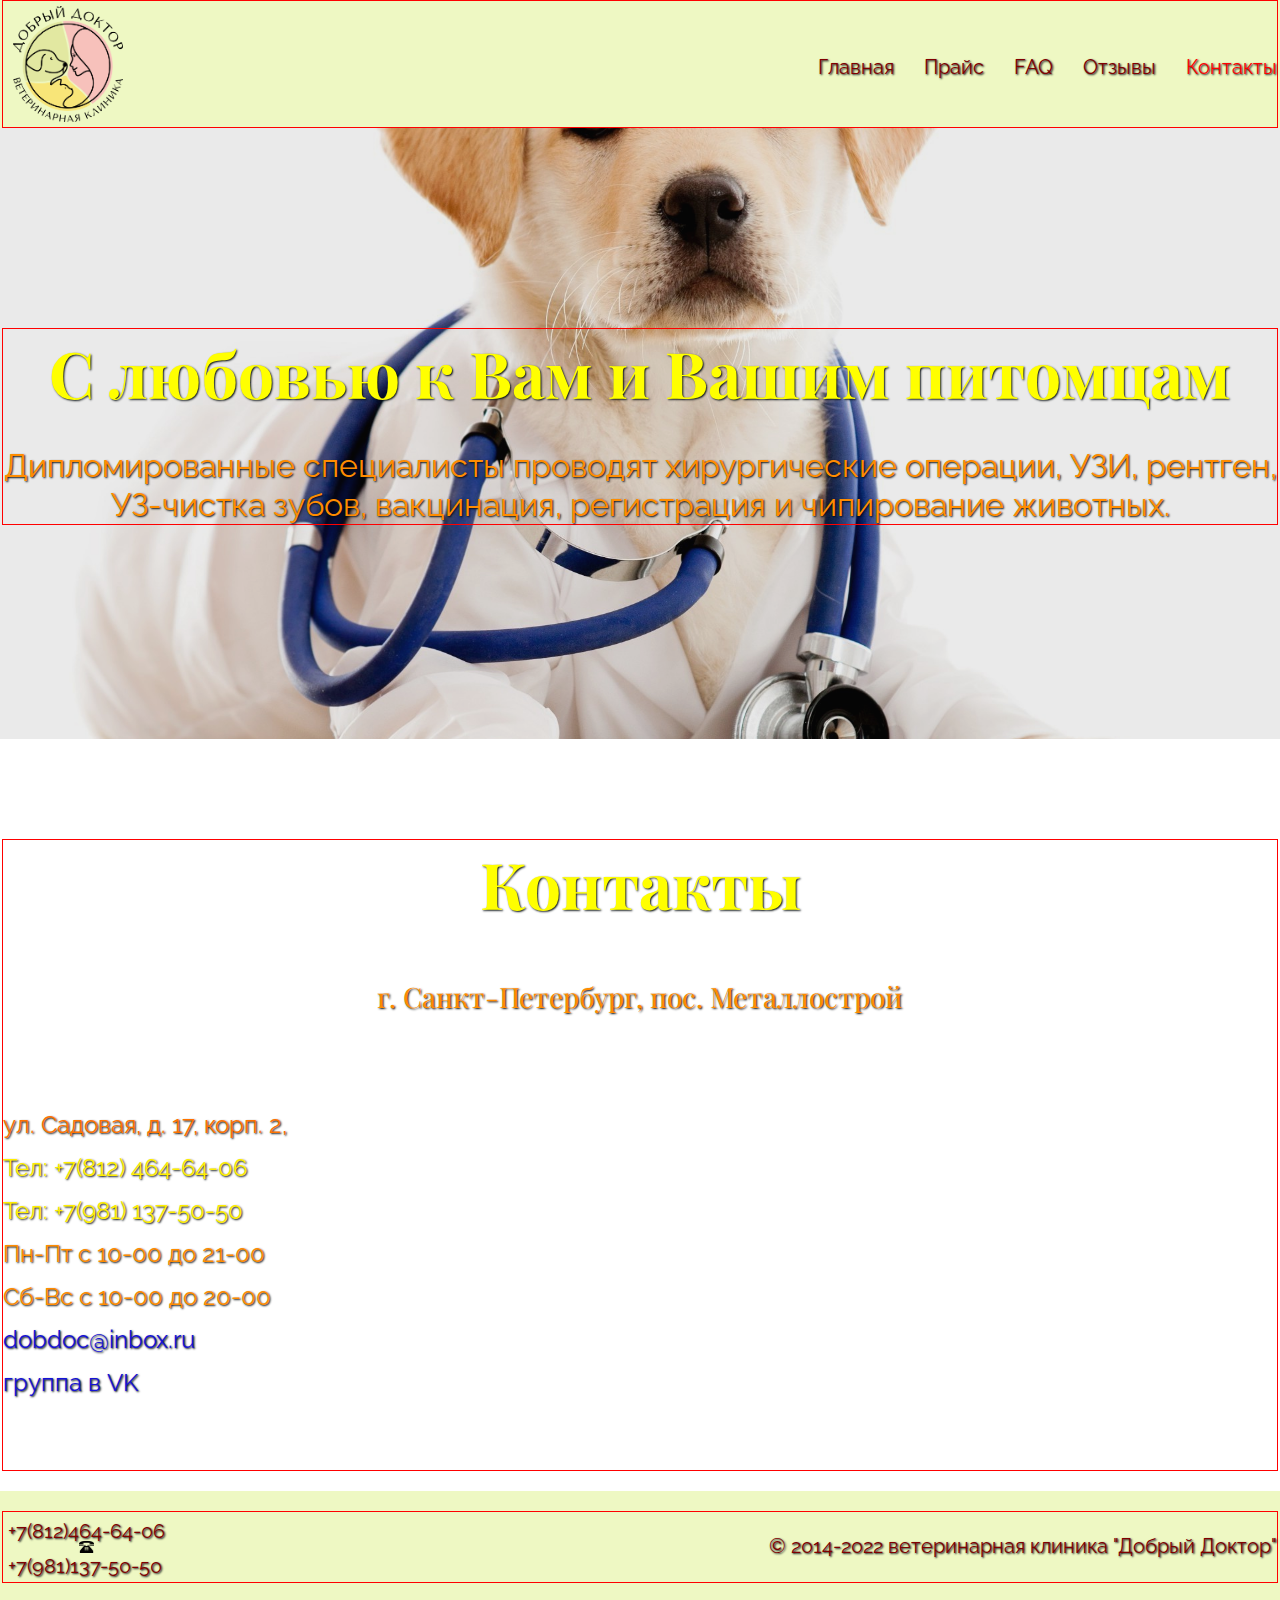
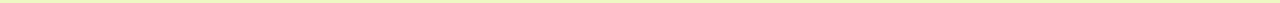
==== www/contacts.html @ 96e35a9c "правки после обновления пакета сборки" ====
<!DOCTYPE html>
<html lang="ru">

<head>
  <meta charset="UTF-8">
  <meta http-equiv="X-UA-Compatible" content="IE=edge">
  <meta name="viewport" content="width=device-width, initial-scale=1.0">
  <title>Добрый доктор</title>
  <link rel="stylesheet" href="style/style.css">
</head>

<body>
  <header class="header">
    <div class="header-inner">
      <div class="header-wrap">
        <img src="./images/логотип_png_Монтажная_область_1_копия_2.png" alt="logo" class="header-logo">

        <div class="menu j-menu">
          <ul>
            <li>
              <a href="index.html">Главная</a>
            </li>
            <li>
              <a href="prise.html">Прайс</a>
            </li>
            <li>
              <a href="faq.html">FAQ</a>
            </li>
            <li>
              <a href="reviews.html">Отзывы</a>
            </li>
            <li>
              <a href="contacts.html" class="active">Контакты</a>
            </li>
          </ul>
        </div>
      </div>
      <button class="burger j-burger">menu</button>

    </div>
  </header>

  <main>
    <section class="promo">
      <div class="promo-fade">
        <div class="promo-inner">
          <h1 class="promo-title">С любовью к Вам и Вашим питомцам</h1>
          <p class="promo-text">Дипломированные специалисты проводят хирургические операции, УЗИ, рентген,<br>
            УЗ-чистка зубов, вакцинация, регистрация и чипирование животных.</p>
        </div>
      </div>
    </section>

    <section class="contacts">
      <div class="contacts-inner">
        <h2 class="contacts-title">Контакты</h2>

        <ul class="tabs">
          <li class="tabs-item">
            <p href="#" class="tabs-link active j-tabs-link">г. Санкт-Петербург, пос. Металлострой</p>
          </li>
        </ul>
        
        <div class="contacts-item active tabs-content">
          <div class="contacts-info">
            <p class="contacts-text">ул. Садовая, д. 17, корп. 2,</p>
            <p class="contacts-text1">Тел: +7(812) 464-64-06</p>
            <p class="contacts-text1">Тел: +7(981) 137-50-50</p>
            <p class="contacts-text2">Пн-Пт с 10-00 до 21-00</p>
            <p class="contacts-text2">Сб-Вс с 10-00 до 20-00</p>
            <p class="contacts-text3"><a href="mailto:dobdoc@inbox.ru">dobdoc@inbox.ru</a></p>
            <p class="contacts-text3"><a href="https://vk.com/dobryu_doctor">группа в VK</a></p>
          </div>

          <div class="contacts-map">
            <div style="position:relative;overflow:hidden;"><iframe
                src="https://yandex.ru/map-widget/v1/?um=constructor%3Ab95b7c24da379fdb84732457a27bf0f45a4c1c85ee0b3e1d60ecde0ba533adcd&amp;source=constructor"
                width="100%" height="420" frameborder="1" style="border: 0;"></iframe></div>
          </div>
        </div>

      </div>
    </section>

  </main>

  <footer class="footer">
    <div class="footer-inner">
      <div class="footer-wrap">
        <div class="footer-phone">
          <a href="tel:+79811375050" class="header-phone">+7(812)464-64-06</a><br>
          <a href="tel:+78124646406" class="header-phone">+7(981)137-50-50</a>
        </div>
        <div class="footer-copyright">© 2014-2022 ветеринарная клиника "Добрый Доктор"</div>
      </div>

    </div>
  </footer>

  <script src="scripts/jquery-3.6.0.min.js"></script>
  <script src="scripts/slick.min.js"></script>
  <script src="scripts/script.js"></script>

</body>

</html>
---- www/style/style.css ----
/* playfair-display-regular - latin_cyrillic */
@font-face {
  font-family: "Playfair Display";
  font-style: normal;
  font-weight: 400;
  src: local(""), url("../fonts/playfair-display-v28-latin_cyrillic-regular.woff2") format("woff2"), url("../fonts/playfair-display-v28-latin_cyrillic-regular.woff") format("woff");
  /* Chrome 6+, Firefox 3.6+, IE 9+, Safari 5.1+ */
}
/* playfair-display-700 - latin_cyrillic */
@font-face {
  font-family: "Playfair Display";
  font-style: normal;
  font-weight: 700;
  src: local(""), url("../fonts/playfair-display-v28-latin_cyrillic-700.woff2") format("woff2"), url("../fonts/playfair-display-v28-latin_cyrillic-700.woff") format("woff");
  /* Chrome 6+, Firefox 3.6+, IE 9+, Safari 5.1+ */
}
/* raleway-regular - latin_cyrillic */
@font-face {
  font-family: "Raleway";
  font-style: normal;
  font-weight: 400;
  src: local(""), url("../fonts/raleway-v26-latin_cyrillic-regular.woff2") format("woff2"), url("../fonts/raleway-v26-latin_cyrillic-regular.woff") format("woff");
  /* Chrome 6+, Firefox 3.6+, IE 9+, Safari 5.1+ */
}
/* raleway-600 - latin_cyrillic */
@font-face {
  font-family: "Raleway";
  font-style: normal;
  font-weight: 600;
  src: local(""), url("../fonts/raleway-v26-latin_cyrillic-600.woff2") format("woff2"), url("../fonts/raleway-v26-latin_cyrillic-600.woff") format("woff");
  /* Chrome 6+, Firefox 3.6+, IE 9+, Safari 5.1+ */
}
body {
  margin: 0;
  font-family: "Playfair Display", "Raleway", sans-serif;
}

@media (max-width: 767px) {
  body {
    padding-top: 0;
  }
}
* {
  box-sizing: border-box;
}

/* Slider */
.slick-slider {
  position: relative;
  display: block;
  box-sizing: border-box;
  -webkit-touch-callout: none;
  -webkit-user-select: none;
  -khtml-user-select: none;
  -moz-user-select: none;
  -ms-user-select: none;
  user-select: none;
  -ms-touch-action: pan-y;
  touch-action: pan-y;
  -webkit-tap-highlight-color: transparent;
}

.slick-list {
  position: relative;
  overflow: hidden;
  display: block;
  margin: 0;
  padding: 0;
}
.slick-list:focus {
  outline: none;
}
.slick-list.dragging {
  cursor: pointer;
  cursor: hand;
}

.slick-slider .slick-track,
.slick-slider .slick-list {
  -webkit-transform: translate3d(0, 0, 0);
  -moz-transform: translate3d(0, 0, 0);
  -ms-transform: translate3d(0, 0, 0);
  -o-transform: translate3d(0, 0, 0);
  transform: translate3d(0, 0, 0);
}

.slick-track {
  position: relative;
  left: 0;
  top: 0;
  display: block;
  margin-left: auto;
  margin-right: auto;
}
.slick-track:before, .slick-track:after {
  content: "";
  display: table;
}
.slick-track:after {
  clear: both;
}
.slick-loading .slick-track {
  visibility: hidden;
}

.slick-slide {
  float: left;
  height: 100%;
  min-height: 1px;
  display: none;
}
[dir=rtl] .slick-slide {
  float: right;
}
.slick-slide img {
  display: block;
}
.slick-slide.slick-loading img {
  display: none;
}
.slick-slide.dragging img {
  pointer-events: none;
}
.slick-initialized .slick-slide {
  display: block;
}
.slick-loading .slick-slide {
  visibility: hidden;
}
.slick-vertical .slick-slide {
  display: block;
  height: auto;
  border: 1px solid transparent;
}

.slick-arrow.slick-hidden {
  display: none;
}

.header {
  width: 100%;
  background-color: #eef8c3;
}
@media (max-width: 1279px) {
  .header {
    padding: 0;
  }
}
@media (max-width: 767px) {
  .header {
    padding: 0;
  }
}

.header-logo {
  width: 130px;
  padding: 5px 10px;
}
@media (max-width: 1279px) {
  .header-logo {
    padding: 5px 10px;
  }
}
@media (max-width: 767px) {
  .header-logo {
    padding: 5px 10px;
  }
}

.header-inner {
  max-width: 1276px;
  margin: 0 auto;
  border: 1px solid red;
}
@media (max-width: 1279px) {
  .header-inner {
    padding: 0 10px;
  }
}

.header-wrap {
  display: flex;
  align-items: center;
  justify-content: space-between;
}

.burger {
  display: none;
}
@media (max-width: 767px) {
  .burger {
    display: block;
    width: 55px;
    height: 40px;
    margin-left: 35px;
    font-size: 0;
    background-color: rgb(243, 240, 240);
    background-image: url("../images/menu--22222.png");
    background-repeat: no-repeat;
    background-position: center;
  }
}

.promo {
  text-align: center;
  background-image: url(../images/milye-doktor-shhenok-labradora.jpg);
  background-repeat: no-repeat;
  background-position: center;
  background-size: cover;
}

.promo-fade {
  background-color: rgba(51, 51, 51, 0.1);
  padding-top: 200px;
  padding-bottom: 214px;
}
@media (max-width: 767px) {
  .promo-fade {
    padding-top: 110px;
    padding-bottom: 80px;
  }
}

.promo-inner {
  max-width: 1276px;
  margin: 0 auto;
  border: 1px solid red;
}
@media (max-width: 1279px) {
  .promo-inner {
    padding: 0 10px;
  }
}

.promo-title {
  margin: 0 auto;
  font-family: "Playfair Display";
  text-align: center;
  font-size: 64px;
  line-height: 87px;
  color: #FFFF00;
  text-shadow: 1px 1px 2px #060D10;
}
@media (max-width: 1279px) {
  .promo-title {
    font-size: 60px;
    line-height: 82px;
  }
}
@media (max-width: 767px) {
  .promo-title {
    font-size: 36px;
    line-height: 49px;
  }
}

.promo-text {
  margin: 0;
  padding-top: 30px;
  font-family: "Raleway";
  font-style: normal;
  font-weight: 400;
  font-size: 32px;
  line-height: 39px;
  align-items: center;
  color: #FF8C00;
  text-shadow: 1px 1px 2px #060D10;
}
@media (max-width: 1279px) {
  .promo-text {
    padding-bottom: 180px;
    font-size: 54px;
    line-height: 74px;
  }
}
@media (max-width: 767px) {
  .promo-text {
    padding-bottom: 110px;
    font-size: 32px;
    line-height: 44px;
  }
}

.story {
  color: #F0E68C;
  text-align: center;
  background-size: cover;
  background-position: center;
  background-repeat: no-repeat;
  padding-top: 80px;
  padding-bottom: 100px;
}

.story-inner {
  max-width: 1276px;
  margin: 0 auto;
  border: 1px solid red;
}
@media (max-width: 1279px) {
  .story-inner {
    padding: 0 10px;
  }
}

.story-title {
  margin: 0 auto;
  font-family: "Playfair Display";
  text-align: center;
  font-size: 64px;
  line-height: 87px;
  color: #FFFF00;
  text-shadow: 1px 1px 2px #060D10;
}
@media (max-width: 1279px) {
  .story-title {
    font-size: 60px;
    line-height: 82px;
  }
}
@media (max-width: 767px) {
  .story-title {
    font-size: 36px;
    line-height: 49px;
  }
}

.story-text {
  margin: 0;
  padding-top: 30px;
  font-family: "Raleway";
  font-style: normal;
  font-weight: 400;
  font-size: 32px;
  line-height: 39px;
  align-items: center;
  color: #FF8C00;
  text-shadow: 1px 1px 2px #060D10;
}

.specialists {
  background-color: #FBF2DA;
  padding-top: 100px;
  padding-bottom: 80px;
}

.specialists-inner {
  max-width: 1276px;
  margin: 0 auto;
  border: 1px solid red;
}
@media (max-width: 1279px) {
  .specialists-inner {
    padding: 0 10px;
  }
}

.specialists-title {
  margin: 0 auto;
  font-family: "Playfair Display";
  text-align: center;
  font-size: 64px;
  line-height: 87px;
  color: #FFFF00;
  text-shadow: 1px 1px 2px #060D10;
}
@media (max-width: 1279px) {
  .specialists-title {
    font-size: 60px;
    line-height: 82px;
  }
}
@media (max-width: 767px) {
  .specialists-title {
    font-size: 36px;
    line-height: 49px;
  }
}

.specialists-content {
  display: flex;
  align-items: center;
}

.specialists-slider {
  display: flex;
  align-items: center;
  padding: 0 100px;
  padding-top: 80px;
}

.specialist {
  display: flex;
  align-items: center;
}

.specialist-photo-wrap {
  margin-left: 24px;
  margin-right: 24px;
}

.specialist-photo {
  width: 254px;
  height: 254px;
  border-radius: 50%;
}

.specialist-name {
  font-size: 38px;
  line-height: 55px;
  margin: 0;
  color: #FF8C00;
  text-shadow: 1px 1px 2px #060D10;
}

.specialist-quote {
  margin: 0;
  padding-top: 40px;
  font-size: 34px;
  line-height: 45px;
  color: #FF8C00;
}

@media (min-width: 1280px) {
  .menu {
    display: block !important;
  }
}
@media (max-width: 767px) {
  .menu {
    position: absolute;
    top: 100%;
    left: 0;
    display: none;
    width: 100%;
    border-top: 1px solid #FF8C00;
    background-color: #FF8C00;
  }
}
.menu ul {
  display: flex;
  padding: 0;
  margin: 0;
  list-style: none;
  font-size: 24px;
}
@media (max-width: 1279px) {
  .menu ul {
    justify-content: center;
  }
}
@media (max-width: 767px) {
  .menu ul {
    display: block;
    text-align: center;
    padding: 25px;
  }
}
.menu li {
  margin-left: 30px;
}
@media (max-width: 767px) {
  .menu li {
    margin: 0;
  }
}
.menu a {
  font-family: "Raleway";
  font-style: normal;
  font-size: 20px;
  line-height: 24px;
  color: #800000;
  text-shadow: 1px 1px 2px #060D10;
  text-decoration: none;
  padding-bottom: 10px;
}
@media (max-width: 767px) {
  .menu a {
    display: block;
  }
}
.menu a.active {
  color: red;
}

.prise {
  padding-top: 130px;
  padding-bottom: 130px;
}
@media (max-width: 1279px) {
  .prise {
    padding-top: 120px;
    padding-bottom: 120px;
  }
}
@media (max-width: 767px) {
  .prise {
    padding-top: 90px;
    padding-bottom: 90px;
  }
}

.prise-inner {
  max-width: 1276px;
  margin: 0 auto;
  border: 1px solid red;
}
@media (max-width: 1279px) {
  .prise-inner {
    padding: 0 10px;
  }
}

.prise-title {
  margin: 0 auto;
  font-family: "Playfair Display";
  text-align: center;
  font-size: 64px;
  line-height: 87px;
  color: #FFFF00;
  text-shadow: 1px 1px 2px #060D10;
}
@media (max-width: 1279px) {
  .prise-title {
    font-size: 60px;
    line-height: 82px;
  }
}
@media (max-width: 767px) {
  .prise-title {
    font-size: 36px;
    line-height: 49px;
  }
}

th {
  color: #FF8C00;
  text-shadow: 1px 1px 2px #060D10;
}

.prise-list {
  margin-top: 80px;
}
@media (max-width: 1279px) {
  .prise-list {
    margin-top: 70px;
  }
}
@media (max-width: 767px) {
  .prise-list {
    margin-top: 52px;
  }
}

.prise-item {
  margin-top: 40px;
  box-sizing: border-box;
  border-radius: 4px;
  cursor: pointer;
}

.prise-question {
  display: flex;
  justify-content: space-between;
  width: 100%;
  padding: 25px 30px;
  font-family: "Raleway";
  font-weight: 300;
  font-size: 36px;
  line-height: 49px;
  text-align: left;
  background-color: rgb(255, 255, 255);
  color: #FF8C00;
  text-shadow: 1px 1px 2px #060D10;
  border-radius: 6px;
  border-color: #FF8C00;
  cursor: pointer;
}
@media (max-width: 1279px) {
  .prise-question {
    font-size: 32px;
    line-height: 44px;
  }
}
@media (max-width: 767px) {
  .prise-question {
    padding: 15px;
    font-size: 20px;
    line-height: 27px;
  }
}

.prise-answear {
  display: none;
}

.j-prise-icon {
  height: 40px;
  width: 40px;
  background-image: url("../images/icon-plus.jpg");
}
@media (max-width: 767px) {
  .j-prise-icon {
    width: 30px;
    height: 30px;
    background-size: 100%;
    margin-top: 10px;
  }
}

.prise-icon-minus {
  background-image: url("../images/icon-minus.jpg");
  background-repeat: no-repeat;
  background-position: center;
}

.form {
  display: flex;
  flex-wrap: wrap;
  width: 66.66%;
  margin: 40px auto 0;
}
@media (max-width: 1279px) {
  .form {
    width: initial;
    margin-left: -15px;
    margin-right: -15px;
  }
}

.form-field {
  width: 100%;
  margin-top: 30px;
  padding: 0 15px;
}

.form-field-half {
  width: 50%;
}
@media (max-width: 767px) {
  .form-field-half {
    width: 100%;
  }
}

.form-input {
  width: 100%;
  padding: 20px;
  font-size: 20px;
  line-height: 27px;
  background-color: #FFFF00;
  border-radius: 8px;
  border: none;
}

.form-textarea {
  width: 100%;
  height: 170px;
  padding: 20px;
  font-size: 20px;
  line-height: 27px;
  background-color: #FFFF00;
  border-radius: 8px;
  border: none;
  resize: vertical;
}

.footer {
  padding: 20px 0;
  width: 100%;
  background-color: #eef8c3;
  color: #800000;
  text-shadow: 1px 1px 2px #060d10;
  text-decoration: none;
}
@media (max-width: 1279px) {
  .footer {
    padding: 0;
  }
}
@media (max-width: 767px) {
  .footer {
    padding-top: 10px;
    padding-bottom: 5px;
    text-align: center;
  }
}

.footer-inner {
  max-width: 1276px;
  margin: 0 auto;
  border: 1px solid red;
}
@media (max-width: 1279px) {
  .footer-inner {
    padding: 0 10px;
  }
}

.footer-wrap {
  display: flex;
  justify-content: space-between;
}
@media (max-width: 767px) {
  .footer-wrap {
    display: block;
  }
}

.footer-copyright {
  display: flex;
  justify-content: space-around;
  margin: 0;
  font-size: 20px;
  line-height: 27px;
  padding: 10px 0;
  font-family: "Raleway", sans-serif;
  font-style: normal;
  font-weight: 400;
  align-items: center;
  color: #800000;
  text-shadow: 1px 1px 2px #060d10;
}
@media (max-width: 767px) {
  .footer-copyright {
    display: block;
    display: flex;
    flex-direction: column;
  }
}

.footer-phone {
  display: block;
  align-items: center;
  font-size: 20px;
  line-height: 35px;
  text-decoration: none;
  color: #800000;
  text-shadow: 1px 1px 2px #060d10;
  text-decoration: none;
  background-image: url("../images/phone.png");
  background-size: 15px;
  background-repeat: no-repeat;
  background-position: center;
}
@media (max-width: 767px) {
  .footer-phone {
    display: block;
    margin: 0;
    padding-top: 14px;
    padding-bottom: 15px;
  }
}
.footer-phone a {
  font-family: "Raleway", sans-serif;
  font-style: normal;
  font-size: 20px;
  line-height: 24px;
  color: #800000;
  text-shadow: 1px 1px 2px #060D10;
  text-decoration: none;
  padding: 5px;
}
@media (max-width: 767px) {
  .footer-phone a {
    display: block;
  }
}

.contacts {
  padding-top: 100px;
  padding-bottom: 20px;
}

.contacts-inner {
  max-width: 1276px;
  margin: 0 auto;
  border: 1px solid red;
}
@media (max-width: 1279px) {
  .contacts-inner {
    padding: 0 10px;
  }
}

.contacts-title {
  margin: 0 auto;
  font-family: "Playfair Display";
  text-align: center;
  font-size: 64px;
  line-height: 87px;
  color: #FFFF00;
  text-shadow: 1px 1px 2px #060D10;
}
@media (max-width: 1279px) {
  .contacts-title {
    font-size: 60px;
    line-height: 82px;
  }
}
@media (max-width: 767px) {
  .contacts-title {
    font-size: 36px;
    line-height: 49px;
  }
}

.contacts-item {
  font-family: "Raleway";
  font-style: normal;
  font-weight: 400;
  font-size: 32px;
  line-height: 29px;
  align-items: center;
  color: #FF8C00;
  text-shadow: 1px 1px 2px #060d10;
  display: none;
}
.contacts-item.active {
  display: flex;
}
@media (max-width: 767px) {
  .contacts-item.active {
    display: flex;
    flex-direction: column;
  }
}

.contacts-info {
  margin-bottom: 10px;
  flex-basis: 33.33%;
}

.contacts-text, .contacts-text1, .contacts-text2, .contacts-text3 {
  margin-top: 0;
  margin-bottom: 10px;
  font-size: 24px;
  line-height: 33px;
  color: #ff7300;
  text-shadow: 1px 1px 2px #060d10;
  font-weight: normal;
}
.contacts-text:last-child, .contacts-text1:last-child, .contacts-text2:last-child, .contacts-text3:last-child {
  margin-bottom: 0;
}
@media (max-width: 1279px) {
  .contacts-text, .contacts-text1, .contacts-text2, .contacts-text3 {
    font-size: 18px;
    line-height: 25px;
  }
}
@media (max-width: 767px) {
  .contacts-text, .contacts-text1, .contacts-text2, .contacts-text3 {
    margin-bottom: 5px;
    font-size: 16px;
    line-height: 22px;
    text-align: center;
  }
}

.contacts-text1 {
  margin-top: 0;
  margin-bottom: 10px;
  font-size: 24px;
  line-height: 33px;
  color: #ffee00;
  text-shadow: 1px 1px 2px #060d10;
  font-weight: normal;
}
.contacts-text1:last-child {
  margin-bottom: 0;
}
@media (max-width: 1279px) {
  .contacts-text1 {
    font-size: 18px;
    line-height: 25px;
  }
}
@media (max-width: 767px) {
  .contacts-text1 {
    margin-bottom: 5px;
    font-size: 16px;
    line-height: 22px;
    text-align: center;
  }
}

.contacts-text2 {
  margin-top: 0;
  margin-bottom: 10px;
  font-size: 24px;
  line-height: 33px;
  color: #FF8C00;
  text-shadow: 1px 1px 2px #060d10;
  font-weight: normal;
}
.contacts-text2:last-child {
  margin-bottom: 0;
}
@media (max-width: 1279px) {
  .contacts-text2 {
    font-size: 18px;
    line-height: 25px;
  }
}
@media (max-width: 767px) {
  .contacts-text2 {
    margin-bottom: 5px;
    font-size: 16px;
    line-height: 22px;
    text-align: center;
  }
}

.contacts-text3 a {
  font-size: 24px;
  line-height: 33px;
  color: #1512d6;
  text-shadow: 1px 1px 2px #060d10;
  text-decoration: none;
}
@media (max-width: 1279px) {
  .contacts-text3 a {
    font-size: 18px;
    line-height: 25px;
  }
}
@media (max-width: 767px) {
  .contacts-text3 a {
    margin-bottom: 5px;
    font-size: 16px;
    line-height: 22px;
    text-align: center;
  }
}

.contacts-map {
  flex-basis: 66.66%;
}

.tabs {
  display: flex;
  justify-content: center;
  list-style: none;
  margin-top: 30px;
  margin-bottom: 10px;
  list-style: 0;
  padding-left: 0px;
}
@media (max-width: 767px) {
  .tabs {
    justify-content: flex-start;
    text-align: center;
  }
}

.tabs-item {
  padding: 0 15px;
}
@media (max-width: 1279px) {
  .tabs-item {
    padding: 0 15px;
    text-align: center;
  }
}
@media (max-width: 767px) {
  .tabs-item {
    padding: 0 10px;
    text-align: center;
  }
}

.tabs-link {
  font-size: 28px;
  line-height: 24px;
  font-weight: 400;
  text-decoration: none;
  color: #FF8C00;
  text-shadow: 1px 1px 2px #060d10;
}

.faq {
  padding-top: 130px;
  padding-bottom: 130px;
}
@media (max-width: 1279px) {
  .faq {
    padding-top: 120px;
    padding-bottom: 120px;
  }
}
@media (max-width: 767px) {
  .faq {
    padding-top: 90px;
    padding-bottom: 90px;
  }
}

.faq-inner {
  max-width: 1276px;
  margin: 0 auto;
  border: 1px solid red;
}
@media (max-width: 1279px) {
  .faq-inner {
    padding: 0 10px;
  }
}

.faq-title {
  margin: 0 auto;
  font-family: "Playfair Display";
  text-align: center;
  font-size: 64px;
  line-height: 87px;
  color: #FFFF00;
  text-shadow: 1px 1px 2px #060D10;
}
@media (max-width: 1279px) {
  .faq-title {
    font-size: 60px;
    line-height: 82px;
  }
}
@media (max-width: 767px) {
  .faq-title {
    font-size: 36px;
    line-height: 49px;
  }
}

.faq-list {
  margin-top: 80px;
}
@media (max-width: 1279px) {
  .faq-list {
    margin-top: 70px;
  }
}
@media (max-width: 767px) {
  .faq-list {
    margin-top: 52px;
  }
}

.faq-item {
  margin-top: 40px;
  box-sizing: border-box;
  border-radius: 4px;
  cursor: pointer;
}

.faq-question {
  display: flex;
  justify-content: space-between;
  width: 100%;
  padding: 25px 30px;
  font-family: "Raleway";
  font-weight: 300;
  font-size: 36px;
  line-height: 49px;
  text-align: left;
  background-color: rgb(255, 255, 255);
  color: #FF8C00;
  text-shadow: 1px 1px 2px #060D10;
  border-radius: 6px;
  border-color: #FF8C00;
  cursor: pointer;
}
@media (max-width: 1279px) {
  .faq-question {
    font-size: 32px;
    line-height: 44px;
  }
}
@media (max-width: 767px) {
  .faq-question {
    padding: 15px;
    font-size: 20px;
    line-height: 27px;
  }
}

.faq-answear {
  display: flex;
  justify-content: space-between;
  width: 100%;
  padding: 0 30px;
  width: 100%;
  font-family: "Raleway";
  font-weight: 300;
  font-size: 23px;
  line-height: 49px;
  text-align: left;
  color: #1cee09;
  text-shadow: 1px 1px 2px #060D10;
  border: 2px solid #FF8C00;
  border-radius: 6px;
  border-color: #FF8C00;
  cursor: pointer;
  display: none;
}

.j-faq-icon {
  height: 40px;
  width: 40px;
  background-image: url("../images/icon-plus.jpg");
}
@media (max-width: 767px) {
  .j-faq-icon {
    width: 30px;
    height: 30px;
    background-size: 100%;
    margin-top: 10px;
  }
}

.faq-icon-minus {
  background-image: url("../images/icon-minus.jpg");
  background-repeat: no-repeat;
  background-position: center;
}

.reviews {
  padding-top: 100px;
}

.reviews-inner {
  max-width: 1276px;
  margin: 0 auto;
  border: 1px solid red;
}
@media (max-width: 1279px) {
  .reviews-inner {
    padding: 0 10px;
  }
}

.reviews-title {
  margin: 0 auto;
  font-family: "Playfair Display";
  text-align: center;
  font-size: 64px;
  line-height: 87px;
  color: #FFFF00;
  text-shadow: 1px 1px 2px #060D10;
}
@media (max-width: 1279px) {
  .reviews-title {
    font-size: 60px;
    line-height: 82px;
  }
}
@media (max-width: 767px) {
  .reviews-title {
    font-size: 36px;
    line-height: 49px;
  }
}

.reviews-text {
  margin: 0;
  padding-top: 30px;
  font-family: "Raleway";
  font-style: normal;
  font-weight: 400;
  font-size: 32px;
  line-height: 39px;
  align-items: center;
  color: #FF8C00;
  text-shadow: 1px 1px 2px #060D10;
}
@media (max-width: 1279px) {
  .reviews-text {
    padding-bottom: 180px;
    font-size: 54px;
    line-height: 74px;
    text-align: center;
  }
}
@media (max-width: 767px) {
  .reviews-text {
    padding-bottom: 110px;
    font-size: 32px;
    line-height: 44px;
    text-align: center;
  }
}
/*# sourceMappingURL=[data-uri] */
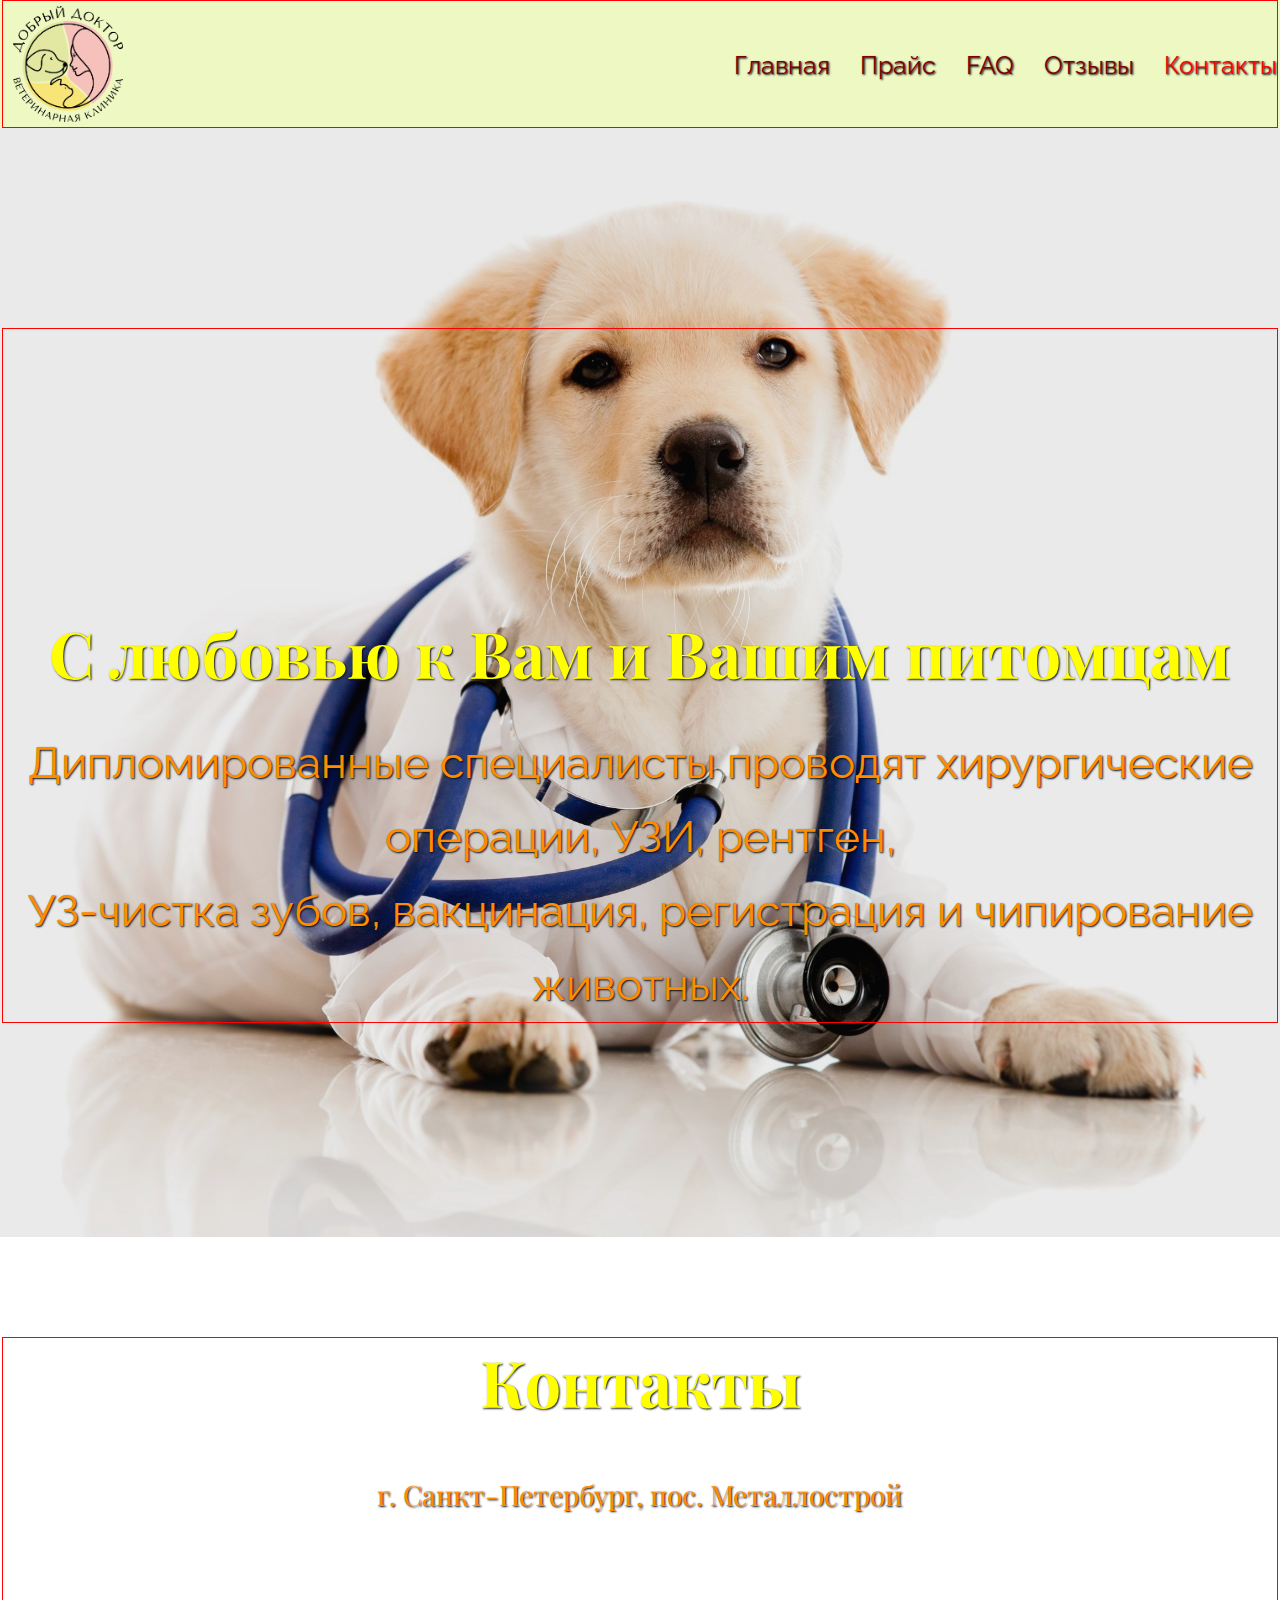
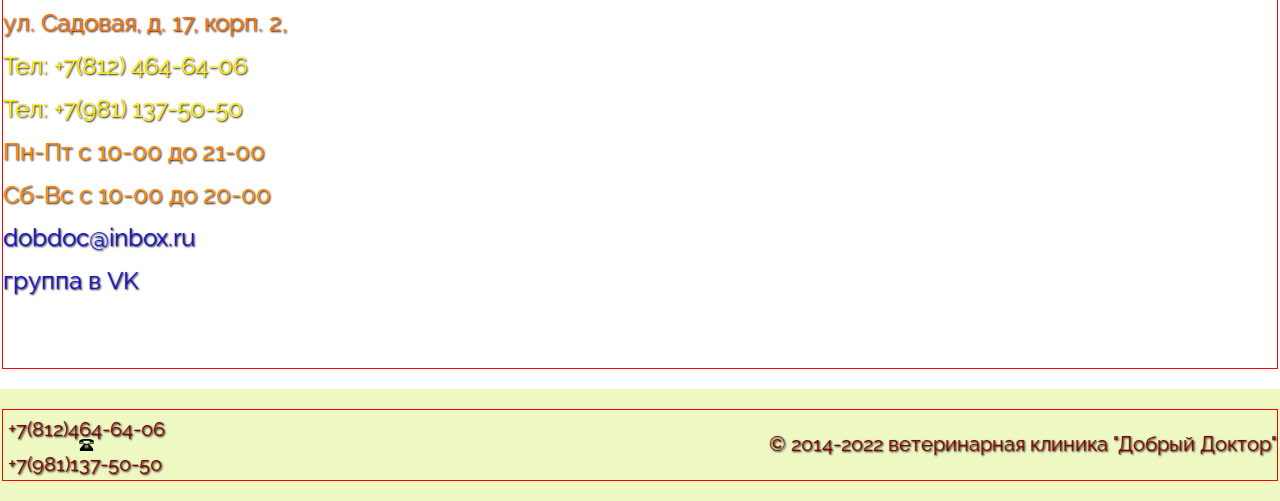
==== commit c95a543d: "сделала моб. меню и корректировала текст под мобил." ====
--- a/www/contacts.html
+++ b/www/contacts.html
@@ -34,8 +34,9 @@
             </li>
           </ul>
         </div>
-      </div>
-      <button class="burger j-burger">menu</button>
+         <button class="burger j-burger">menu</button>
+       </div>
+      
 
     </div>
   </header>
--- a/www/style/style.css
+++ b/www/style/style.css
@@ -184,23 +184,6 @@
   justify-content: space-between;
 }
 
-.burger {
-  display: none;
-}
-@media (max-width: 767px) {
-  .burger {
-    display: block;
-    width: 55px;
-    height: 40px;
-    margin-left: 35px;
-    font-size: 0;
-    background-color: rgb(243, 240, 240);
-    background-image: url("../images/menu--22222.png");
-    background-repeat: no-repeat;
-    background-position: center;
-  }
-}
-
 .promo {
   text-align: center;
   background-image: url(../images/milye-doktor-shhenok-labradora.jpg);
@@ -240,10 +223,10 @@
   line-height: 87px;
   color: #FFFF00;
   text-shadow: 1px 1px 2px #060D10;
+  padding-top: 280px;
 }
 @media (max-width: 1279px) {
   .promo-title {
-    font-size: 60px;
     line-height: 82px;
   }
 }
@@ -251,6 +234,11 @@
   .promo-title {
     font-size: 36px;
     line-height: 49px;
+  }
+}
+@media (max-width: 767px) {
+  .promo-title {
+    padding-top: 210px;
   }
 }
 
@@ -260,24 +248,24 @@
   font-family: "Raleway";
   font-style: normal;
   font-weight: 400;
-  font-size: 32px;
-  line-height: 39px;
+  font-size: 44px;
+  line-height: 74px;
   align-items: center;
   color: #FF8C00;
   text-shadow: 1px 1px 2px #060D10;
 }
 @media (max-width: 1279px) {
   .promo-text {
-    padding-bottom: 180px;
-    font-size: 54px;
-    line-height: 74px;
-  }
-}
-@media (max-width: 767px) {
-  .promo-text {
-    padding-bottom: 110px;
     font-size: 32px;
     line-height: 44px;
+    padding-bottom: 30px;
+  }
+}
+@media (max-width: 767px) {
+  .promo-text {
+    font-size: 32px;
+    line-height: 44px;
+    padding-bottom: 30px;
   }
 }
 
@@ -313,7 +301,6 @@
 }
 @media (max-width: 1279px) {
   .story-title {
-    font-size: 60px;
     line-height: 82px;
   }
 }
@@ -365,7 +352,6 @@
 }
 @media (max-width: 1279px) {
   .specialists-title {
-    font-size: 60px;
     line-height: 82px;
   }
 }
@@ -428,9 +414,9 @@
 @media (max-width: 767px) {
   .menu {
     position: absolute;
-    top: 100%;
+    display: none;
+    top: 130px;
     left: 0;
-    display: none;
     width: 100%;
     border-top: 1px solid #FF8C00;
     background-color: #FF8C00;
@@ -441,7 +427,7 @@
   padding: 0;
   margin: 0;
   list-style: none;
-  font-size: 24px;
+  font-size: 25px;
 }
 @media (max-width: 1279px) {
   .menu ul {
@@ -466,17 +452,12 @@
 .menu a {
   font-family: "Raleway";
   font-style: normal;
-  font-size: 20px;
+  font-size: 25px;
   line-height: 24px;
   color: #800000;
   text-shadow: 1px 1px 2px #060D10;
   text-decoration: none;
   padding-bottom: 10px;
-}
-@media (max-width: 767px) {
-  .menu a {
-    display: block;
-  }
 }
 .menu a.active {
   color: red;
@@ -521,7 +502,6 @@
 }
 @media (max-width: 1279px) {
   .prise-title {
-    font-size: 60px;
     line-height: 82px;
   }
 }
@@ -538,11 +518,11 @@
 }
 
 .prise-list {
-  margin-top: 80px;
+  margin-top: 50px;
 }
 @media (max-width: 1279px) {
   .prise-list {
-    margin-top: 70px;
+    margin-top: 50px;
   }
 }
 @media (max-width: 767px) {
@@ -793,7 +773,6 @@
 }
 @media (max-width: 1279px) {
   .contacts-title {
-    font-size: 60px;
     line-height: 82px;
   }
 }
@@ -1017,7 +996,6 @@
 }
 @media (max-width: 1279px) {
   .faq-title {
-    font-size: 60px;
     line-height: 82px;
   }
 }
@@ -1033,7 +1011,7 @@
 }
 @media (max-width: 1279px) {
   .faq-list {
-    margin-top: 70px;
+    margin-top: 50px;
   }
 }
 @media (max-width: 767px) {
@@ -1085,7 +1063,6 @@
   justify-content: space-between;
   width: 100%;
   padding: 0 30px;
-  width: 100%;
   font-family: "Raleway";
   font-weight: 300;
   font-size: 23px;
@@ -1146,7 +1123,6 @@
 }
 @media (max-width: 1279px) {
   .reviews-title {
-    font-size: 60px;
     line-height: 82px;
   }
 }
@@ -1185,4 +1161,22 @@
     text-align: center;
   }
 }
-/*# sourceMappingURL=[data-uri] */
+
+.burger {
+  display: none;
+}
+@media (max-width: 767px) {
+  .burger {
+    display: block;
+    width: 60px;
+    height: 45px;
+    margin-left: auto;
+    font-size: 0;
+    background-color: rgba(236, 139, 11, 0.904);
+    background-image: url("../images/cil_hamburger-menu.svg");
+    background-repeat: no-repeat;
+    background-position: center;
+    border: none;
+  }
+}
+/*# sourceMappingURL=[data-uri] */
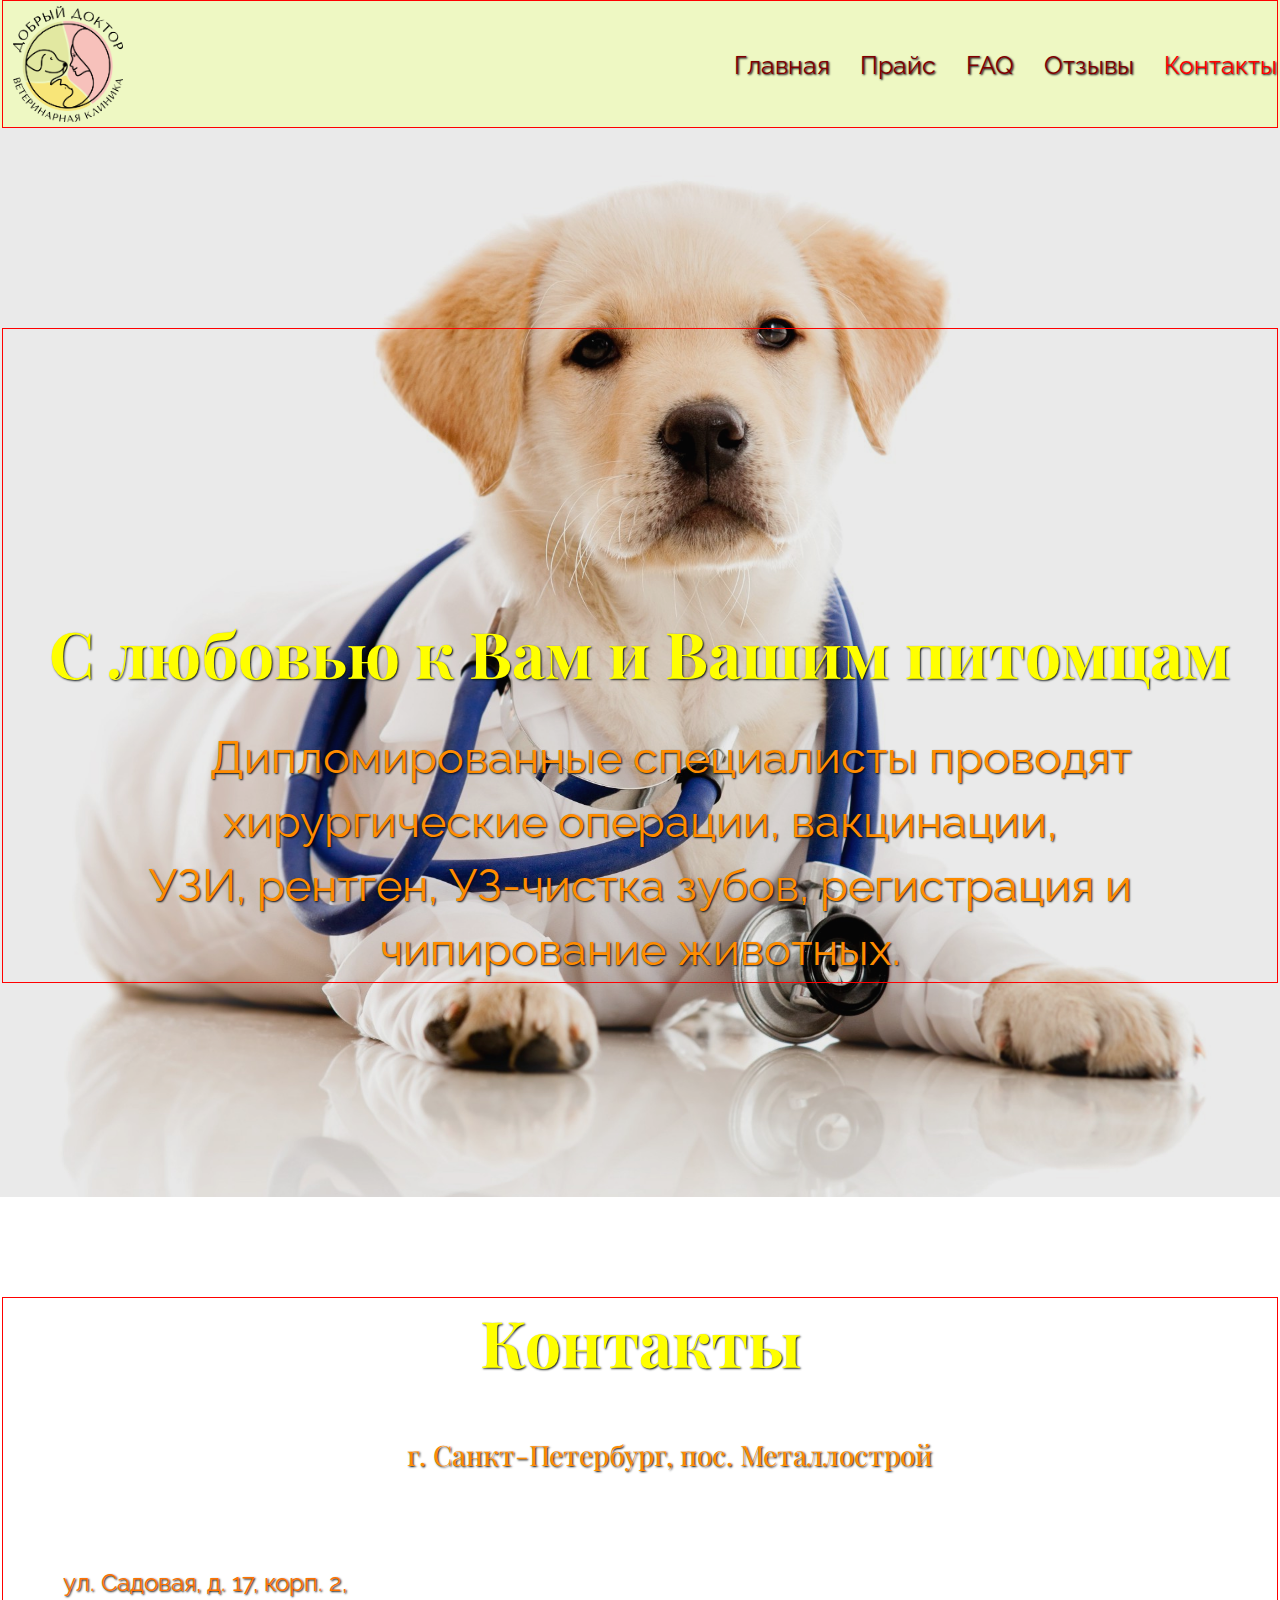
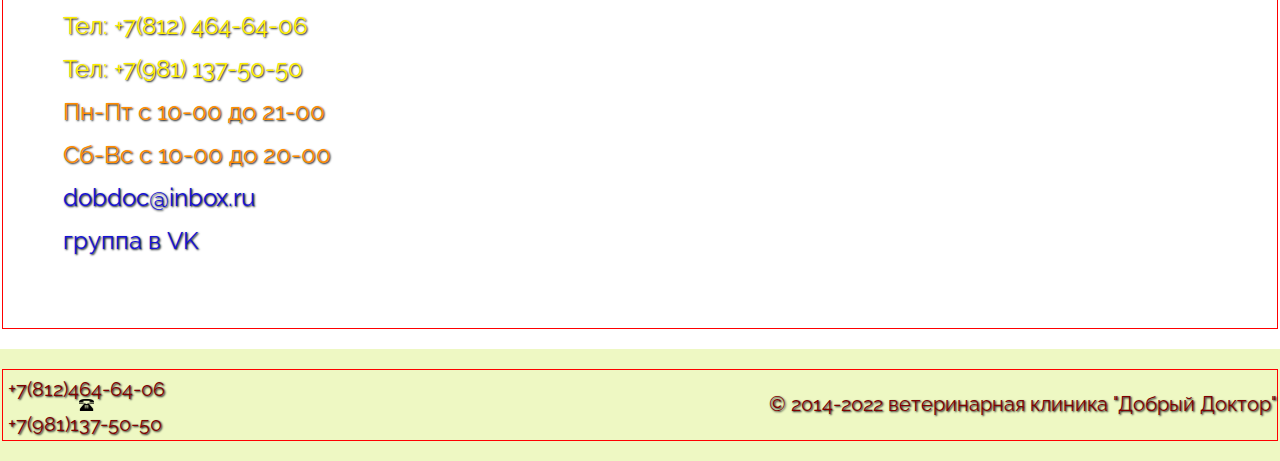
==== commit a3e789c1: "написала текст о клинике" ====
--- a/www/contacts.html
+++ b/www/contacts.html
@@ -46,8 +46,8 @@
       <div class="promo-fade">
         <div class="promo-inner">
           <h1 class="promo-title">С любовью к Вам и Вашим питомцам</h1>
-          <p class="promo-text">Дипломированные специалисты проводят хирургические операции, УЗИ, рентген,<br>
-            УЗ-чистка зубов, вакцинация, регистрация и чипирование животных.</p>
+          <p class="promo-text">Дипломированные специалисты проводят хирургические операции, вакцинации,<br>
+            УЗИ, рентген, УЗ-чистка зубов, регистрация и чипирование животных.</p>
         </div>
       </div>
     </section>
--- a/www/style/style.css
+++ b/www/style/style.css
@@ -248,9 +248,8 @@
   font-family: "Raleway";
   font-style: normal;
   font-weight: 400;
-  font-size: 44px;
-  line-height: 74px;
-  align-items: center;
+  font-size: 45px;
+  line-height: 64px;
   color: #FF8C00;
   text-shadow: 1px 1px 2px #060D10;
 }
@@ -319,9 +318,34 @@
   font-weight: 400;
   font-size: 32px;
   line-height: 39px;
-  align-items: center;
   color: #FF8C00;
   text-shadow: 1px 1px 2px #060D10;
+  text-align: justify;
+}
+@media (max-width: 1279px) {
+  .story-text {
+    font-size: 22px;
+    line-height: 30px;
+    padding-bottom: 30px;
+    text-align: justify;
+  }
+}
+@media (max-width: 767px) {
+  .story-text {
+    font-size: 22px;
+    line-height: 30px;
+    padding-bottom: 30px;
+    text-align: center;
+  }
+}
+
+p {
+  text-indent: 60px;
+}
+@media (max-width: 767px) {
+  p {
+    text-indent: 0px;
+  }
 }
 
 .specialists {
@@ -1179,4 +1203,4 @@
     border: none;
   }
 }
-/*# sourceMappingURL=[data-uri] */
+/*# sourceMappingURL=[data-uri] */
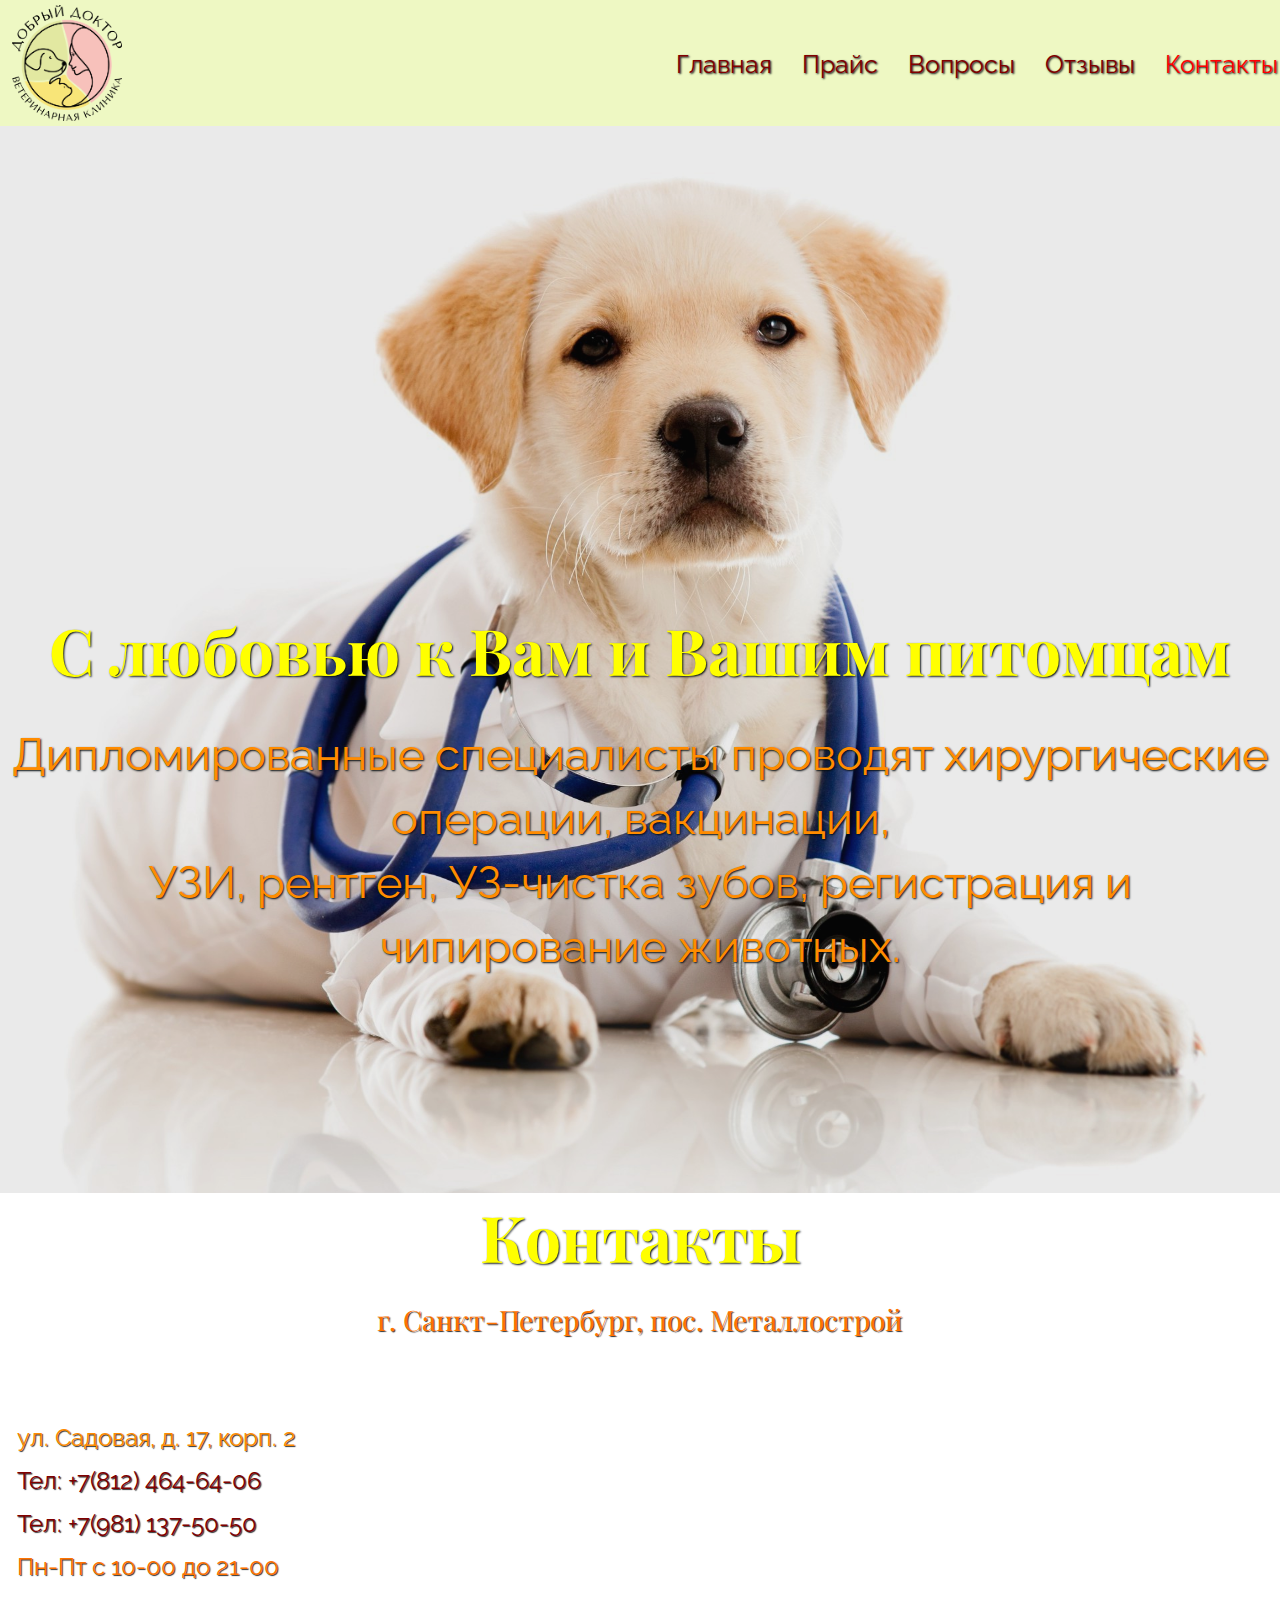
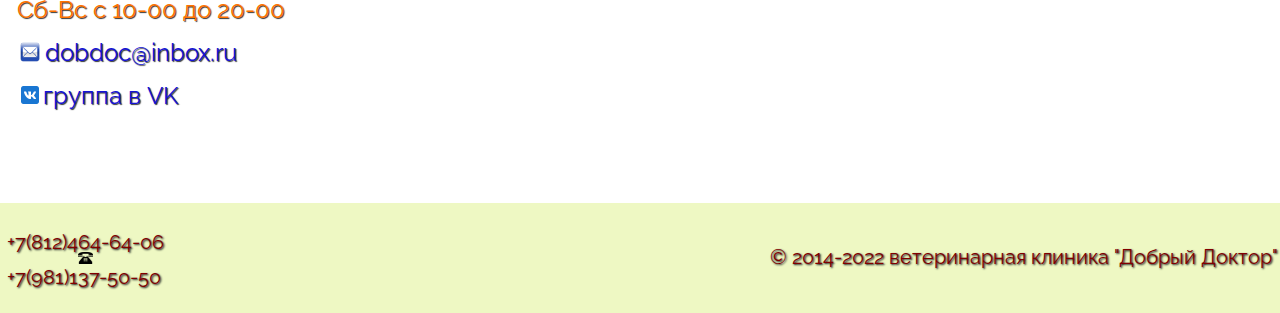
==== commit 18828603: "Сделала блок Вопросы, наполнила текстом" ====
--- a/www/contacts.html
+++ b/www/contacts.html
@@ -24,7 +24,7 @@
               <a href="prise.html">Прайс</a>
             </li>
             <li>
-              <a href="faq.html">FAQ</a>
+              <a href="faq.html">Вопросы</a>
             </li>
             <li>
               <a href="reviews.html">Отзывы</a>
@@ -55,22 +55,17 @@
     <section class="contacts">
       <div class="contacts-inner">
         <h2 class="contacts-title">Контакты</h2>
-
-        <ul class="tabs">
-          <li class="tabs-item">
-            <p href="#" class="tabs-link active j-tabs-link">г. Санкт-Петербург, пос. Металлострой</p>
-          </li>
-        </ul>
-        
+        <h3 class="contacts-txt">г. Санкт-Петербург, пос. Металлострой</h3>
+  
         <div class="contacts-item active tabs-content">
           <div class="contacts-info">
-            <p class="contacts-text">ул. Садовая, д. 17, корп. 2,</p>
+            <p class="contacts-text" >ул. Садовая, д. 17, корп. 2</p>
             <p class="contacts-text1">Тел: +7(812) 464-64-06</p>
             <p class="contacts-text1">Тел: +7(981) 137-50-50</p>
             <p class="contacts-text2">Пн-Пт с 10-00 до 21-00</p>
             <p class="contacts-text2">Сб-Вс с 10-00 до 20-00</p>
             <p class="contacts-text3"><a href="mailto:dobdoc@inbox.ru">dobdoc@inbox.ru</a></p>
-            <p class="contacts-text3"><a href="https://vk.com/dobryu_doctor">группа в VK</a></p>
+            <p class="contacts-text4"><a href="https://vk.com/dobryu_doctor">группа в VK</a></p>
           </div>
 
           <div class="contacts-map">
--- a/www/style/style.css
+++ b/www/style/style.css
@@ -1,3 +1,4 @@
+@charset "UTF-8";
 /* playfair-display-regular - latin_cyrillic */
 @font-face {
   font-family: "Playfair Display";
@@ -171,6 +172,7 @@
   max-width: 1276px;
   margin: 0 auto;
   border: 1px solid red;
+  border: none;
 }
 @media (max-width: 1279px) {
   .header-inner {
@@ -208,6 +210,7 @@
   max-width: 1276px;
   margin: 0 auto;
   border: 1px solid red;
+  border: none;
 }
 @media (max-width: 1279px) {
   .promo-inner {
@@ -236,8 +239,14 @@
     line-height: 49px;
   }
 }
-@media (max-width: 767px) {
+@media (max-width: 1279px) {
   .promo-title {
+    font-size: 45px;
+  }
+}
+@media (max-width: 767px) {
+  .promo-title {
+    font-size: 40px;
     padding-top: 210px;
   }
 }
@@ -282,6 +291,7 @@
   max-width: 1276px;
   margin: 0 auto;
   border: 1px solid red;
+  border: none;
 }
 @media (max-width: 1279px) {
   .story-inner {
@@ -309,6 +319,16 @@
     line-height: 49px;
   }
 }
+@media (max-width: 1279px) {
+  .story-title {
+    font-size: 45px;
+  }
+}
+@media (max-width: 767px) {
+  .story-title {
+    font-size: 40px;
+  }
+}
 
 .story-text {
   margin: 0;
@@ -316,118 +336,28 @@
   font-family: "Raleway";
   font-style: normal;
   font-weight: 400;
-  font-size: 32px;
-  line-height: 39px;
+  font-size: 30px;
+  line-height: 35px;
   color: #FF8C00;
   text-shadow: 1px 1px 2px #060D10;
   text-align: justify;
+  text-indent: 60px;
 }
 @media (max-width: 1279px) {
   .story-text {
     font-size: 22px;
     line-height: 30px;
     padding-bottom: 30px;
-    text-align: justify;
   }
 }
 @media (max-width: 767px) {
   .story-text {
-    font-size: 22px;
-    line-height: 30px;
+    font-size: 18px;
+    line-height: 25px;
     padding-bottom: 30px;
+    text-indent: 0px;
     text-align: center;
   }
-}
-
-p {
-  text-indent: 60px;
-}
-@media (max-width: 767px) {
-  p {
-    text-indent: 0px;
-  }
-}
-
-.specialists {
-  background-color: #FBF2DA;
-  padding-top: 100px;
-  padding-bottom: 80px;
-}
-
-.specialists-inner {
-  max-width: 1276px;
-  margin: 0 auto;
-  border: 1px solid red;
-}
-@media (max-width: 1279px) {
-  .specialists-inner {
-    padding: 0 10px;
-  }
-}
-
-.specialists-title {
-  margin: 0 auto;
-  font-family: "Playfair Display";
-  text-align: center;
-  font-size: 64px;
-  line-height: 87px;
-  color: #FFFF00;
-  text-shadow: 1px 1px 2px #060D10;
-}
-@media (max-width: 1279px) {
-  .specialists-title {
-    line-height: 82px;
-  }
-}
-@media (max-width: 767px) {
-  .specialists-title {
-    font-size: 36px;
-    line-height: 49px;
-  }
-}
-
-.specialists-content {
-  display: flex;
-  align-items: center;
-}
-
-.specialists-slider {
-  display: flex;
-  align-items: center;
-  padding: 0 100px;
-  padding-top: 80px;
-}
-
-.specialist {
-  display: flex;
-  align-items: center;
-}
-
-.specialist-photo-wrap {
-  margin-left: 24px;
-  margin-right: 24px;
-}
-
-.specialist-photo {
-  width: 254px;
-  height: 254px;
-  border-radius: 50%;
-}
-
-.specialist-name {
-  font-size: 38px;
-  line-height: 55px;
-  margin: 0;
-  color: #FF8C00;
-  text-shadow: 1px 1px 2px #060D10;
-}
-
-.specialist-quote {
-  margin: 0;
-  padding-top: 40px;
-  font-size: 34px;
-  line-height: 45px;
-  color: #FF8C00;
 }
 
 @media (min-width: 1280px) {
@@ -443,7 +373,7 @@
     left: 0;
     width: 100%;
     border-top: 1px solid #FF8C00;
-    background-color: #FF8C00;
+    background-color: #eb910c;
   }
 }
 .menu ul {
@@ -490,6 +420,7 @@
 .prise {
   padding-top: 130px;
   padding-bottom: 130px;
+  background-color: rgba(51, 51, 51, 0.1);
 }
 @media (max-width: 1279px) {
   .prise {
@@ -508,6 +439,7 @@
   max-width: 1276px;
   margin: 0 auto;
   border: 1px solid red;
+  border: none;
 }
 @media (max-width: 1279px) {
   .prise-inner {
@@ -538,7 +470,7 @@
 
 th {
   color: #FF8C00;
-  text-shadow: 1px 1px 2px #060D10;
+  text-shadow: 1px 1px 1px #313233;
 }
 
 .prise-list {
@@ -574,7 +506,7 @@
   text-align: left;
   background-color: rgb(255, 255, 255);
   color: #FF8C00;
-  text-shadow: 1px 1px 2px #060D10;
+  text-shadow: 1px 1px 1px #313233;
   border-radius: 6px;
   border-color: #FF8C00;
   cursor: pointer;
@@ -595,6 +527,7 @@
 
 .prise-answear {
   display: none;
+  background-color: aliceblue;
 }
 
 .j-prise-icon {
@@ -693,6 +626,7 @@
   max-width: 1276px;
   margin: 0 auto;
   border: 1px solid red;
+  border: none;
 }
 @media (max-width: 1279px) {
   .footer-inner {
@@ -771,7 +705,6 @@
 }
 
 .contacts {
-  padding-top: 100px;
   padding-bottom: 20px;
 }
 
@@ -779,6 +712,7 @@
   max-width: 1276px;
   margin: 0 auto;
   border: 1px solid red;
+  border: none;
 }
 @media (max-width: 1279px) {
   .contacts-inner {
@@ -806,6 +740,16 @@
     line-height: 49px;
   }
 }
+@media (max-width: 1279px) {
+  .contacts-title {
+    font-size: 45px;
+  }
+}
+@media (max-width: 767px) {
+  .contacts-title {
+    font-size: 40px;
+  }
+}
 
 .contacts-item {
   font-family: "Raleway";
@@ -815,7 +759,7 @@
   line-height: 29px;
   align-items: center;
   color: #FF8C00;
-  text-shadow: 1px 1px 2px #060d10;
+  text-shadow: 1px 1px 1px #313233;
   display: none;
 }
 .contacts-item.active {
@@ -831,69 +775,89 @@
 .contacts-info {
   margin-bottom: 10px;
   flex-basis: 33.33%;
-}
-
-.contacts-text, .contacts-text1, .contacts-text2, .contacts-text3 {
+  margin-right: 5px;
+}
+
+.contacts-txt {
+  font-size: 28px;
+  line-height: 24px;
+  font-weight: 400;
+  text-align: center;
+  color: #ff7300;
+  text-shadow: 1px 1px 1px #313233;
+}
+@media (max-width: 1279px) {
+  .contacts-txt {
+    padding: 0 15px;
+    text-align: center;
+  }
+}
+@media (max-width: 767px) {
+  .contacts-txt {
+    font-size: 23px;
+    padding: 0 10px;
+    text-align: center;
+  }
+}
+
+.contacts-text, .contacts-text1, .contacts-text3, .contacts-text4 {
+  margin-top: 0;
+  margin-bottom: 10px;
+  font-size: 24px;
+  line-height: 33px;
+  font-weight: normal;
+}
+.contacts-text:last-child, .contacts-text1:last-child, .contacts-text3:last-child, .contacts-text4:last-child {
+  margin-bottom: 0;
+}
+@media (max-width: 1279px) {
+  .contacts-text, .contacts-text1, .contacts-text3, .contacts-text4 {
+    font-size: 18px;
+    line-height: 25px;
+    text-align: center;
+  }
+}
+@media (max-width: 767px) {
+  .contacts-text, .contacts-text1, .contacts-text3, .contacts-text4 {
+    margin-bottom: 5px;
+    font-size: 16px;
+    line-height: 22px;
+    text-align: center;
+  }
+}
+
+.contacts-text1 {
+  margin-top: 0;
+  margin-bottom: 10px;
+  font-size: 24px;
+  line-height: 33px;
+  color: #800000;
+  font-weight: normal;
+}
+.contacts-text1:last-child {
+  margin-bottom: 0;
+}
+@media (max-width: 1279px) {
+  .contacts-text1 {
+    font-size: 18px;
+    line-height: 25px;
+  }
+}
+@media (max-width: 767px) {
+  .contacts-text1 {
+    margin-bottom: 5px;
+    font-size: 16px;
+    line-height: 22px;
+    text-align: center;
+  }
+}
+
+.contacts-text2 {
   margin-top: 0;
   margin-bottom: 10px;
   font-size: 24px;
   line-height: 33px;
   color: #ff7300;
-  text-shadow: 1px 1px 2px #060d10;
-  font-weight: normal;
-}
-.contacts-text:last-child, .contacts-text1:last-child, .contacts-text2:last-child, .contacts-text3:last-child {
-  margin-bottom: 0;
-}
-@media (max-width: 1279px) {
-  .contacts-text, .contacts-text1, .contacts-text2, .contacts-text3 {
-    font-size: 18px;
-    line-height: 25px;
-  }
-}
-@media (max-width: 767px) {
-  .contacts-text, .contacts-text1, .contacts-text2, .contacts-text3 {
-    margin-bottom: 5px;
-    font-size: 16px;
-    line-height: 22px;
-    text-align: center;
-  }
-}
-
-.contacts-text1 {
-  margin-top: 0;
-  margin-bottom: 10px;
-  font-size: 24px;
-  line-height: 33px;
-  color: #ffee00;
-  text-shadow: 1px 1px 2px #060d10;
-  font-weight: normal;
-}
-.contacts-text1:last-child {
-  margin-bottom: 0;
-}
-@media (max-width: 1279px) {
-  .contacts-text1 {
-    font-size: 18px;
-    line-height: 25px;
-  }
-}
-@media (max-width: 767px) {
-  .contacts-text1 {
-    margin-bottom: 5px;
-    font-size: 16px;
-    line-height: 22px;
-    text-align: center;
-  }
-}
-
-.contacts-text2 {
-  margin-top: 0;
-  margin-bottom: 10px;
-  font-size: 24px;
-  line-height: 33px;
-  color: #FF8C00;
-  text-shadow: 1px 1px 2px #060d10;
   font-weight: normal;
 }
 .contacts-text2:last-child {
@@ -914,25 +878,27 @@
   }
 }
 
-.contacts-text3 a {
+.contacts-text3 a, .contacts-text4 a {
   font-size: 24px;
   line-height: 33px;
   color: #1512d6;
-  text-shadow: 1px 1px 2px #060d10;
+  text-shadow: 1px 1px 1px #313233;
   text-decoration: none;
-}
-@media (max-width: 1279px) {
-  .contacts-text3 a {
+  margin-left: 25px;
+}
+@media (max-width: 1279px) {
+  .contacts-text3 a, .contacts-text4 a {
     font-size: 18px;
     line-height: 25px;
-  }
-}
-@media (max-width: 767px) {
-  .contacts-text3 a {
+    margin-left: -35px;
+  }
+}
+@media (max-width: 767px) {
+  .contacts-text3 a, .contacts-text4 a {
     margin-bottom: 5px;
     font-size: 16px;
     line-height: 22px;
-    text-align: center;
+    margin-left: -5px;
   }
 }
 
@@ -940,50 +906,42 @@
   flex-basis: 66.66%;
 }
 
-.tabs {
-  display: flex;
-  justify-content: center;
-  list-style: none;
-  margin-top: 30px;
-  margin-bottom: 10px;
-  list-style: 0;
-  padding-left: 0px;
-}
-@media (max-width: 767px) {
-  .tabs {
-    justify-content: flex-start;
-    text-align: center;
-  }
-}
-
-.tabs-item {
+.contacts-item {
   padding: 0 15px;
 }
 @media (max-width: 1279px) {
-  .tabs-item {
-    padding: 0 15px;
-    text-align: center;
-  }
-}
-@media (max-width: 767px) {
-  .tabs-item {
+  .contacts-item {
     padding: 0 10px;
     text-align: center;
   }
 }
-
-.tabs-link {
-  font-size: 28px;
-  line-height: 24px;
-  font-weight: 400;
-  text-decoration: none;
-  color: #FF8C00;
-  text-shadow: 1px 1px 2px #060d10;
+@media (max-width: 767px) {
+  .contacts-item {
+    padding: 0 10px;
+    text-align: center;
+  }
+}
+
+.contacts-text3 {
+  background-image: url(../images/email.png);
+  background-size: 20px;
+  background-repeat: no-repeat;
+  background-position: left;
+  margin-left: 3px;
+}
+
+.contacts-text4 {
+  background-image: url(../images/icons8-вконтакте-48.png);
+  background-size: 24px;
+  background-repeat: no-repeat;
+  background-position: left;
+  margin-left: 1px;
 }
 
 .faq {
   padding-top: 130px;
   padding-bottom: 130px;
+  background-color: rgba(51, 51, 51, 0.1);
 }
 @media (max-width: 1279px) {
   .faq {
@@ -1002,6 +960,7 @@
   max-width: 1276px;
   margin: 0 auto;
   border: 1px solid red;
+  border: none;
 }
 @media (max-width: 1279px) {
   .faq-inner {
@@ -1027,6 +986,16 @@
   .faq-title {
     font-size: 36px;
     line-height: 49px;
+  }
+}
+@media (max-width: 1279px) {
+  .faq-title {
+    font-size: 45px;
+  }
+}
+@media (max-width: 767px) {
+  .faq-title {
+    font-size: 40px;
   }
 }
 
@@ -1063,7 +1032,7 @@
   text-align: left;
   background-color: rgb(255, 255, 255);
   color: #FF8C00;
-  text-shadow: 1px 1px 2px #060D10;
+  text-shadow: 1px 1px 1px #313233;
   border-radius: 6px;
   border-color: #FF8C00;
   cursor: pointer;
@@ -1089,11 +1058,11 @@
   padding: 0 30px;
   font-family: "Raleway";
   font-weight: 300;
-  font-size: 23px;
-  line-height: 49px;
-  text-align: left;
-  color: #1cee09;
-  text-shadow: 1px 1px 2px #060D10;
+  font-size: 20px;
+  line-height: 30px;
+  text-align: justify;
+  color: #1e5f18;
+  background-color: aliceblue;
   border: 2px solid #FF8C00;
   border-radius: 6px;
   border-color: #FF8C00;
@@ -1121,22 +1090,124 @@
   background-position: center;
 }
 
-.reviews {
-  padding-top: 100px;
-}
-
-.reviews-inner {
+.burger {
+  display: none;
+}
+@media (max-width: 767px) {
+  .burger {
+    display: block;
+    width: 60px;
+    height: 40px;
+    margin-left: auto;
+    font-size: 0;
+    border: none;
+    background-image: url("../images/menu-bg.png");
+    background-repeat: no-repeat;
+    background-position: center;
+    background-size: cover;
+    background-color: #eb910c;
+  }
+}
+
+.slider {
+  display: flex;
+  justify-content: center;
+  align-items: center;
+  list-style: none;
+}
+
+.slick-track {
+  display: flex;
+}
+
+.slick-prev {
+  width: 40px;
+  height: 40px;
+  border-radius: 50%;
+  margin-left: 28px;
+  background-image: url("../images/Стрелка вправо.jpg");
+  background-repeat: no-repeat;
+  background-position: center;
+}
+@media (max-width: 1279px) {
+  .slick-prev {
+    margin: 0;
+  }
+}
+@media (max-width: 767px) {
+  .slick-prev {
+    margin-bottom: 50px;
+  }
+}
+
+.slick-next {
+  width: 40px;
+  height: 40px;
+  border-radius: 50%;
+  margin-right: 28px;
+  background-image: url("../images/стрелка влево.jpg");
+  background-repeat: no-repeat;
+  background-position: center;
+}
+@media (max-width: 1279px) {
+  .slick-next {
+    margin: 0;
+  }
+}
+
+.slick-arrow {
+  display: block;
+  margin: 0;
+  padding: 0 30px;
+  font-size: 0;
+  border: none;
+  width: 40px;
+  height: 40px;
+  border-radius: 50%;
+  background-color: #fff;
+}
+@media (max-width: 1279px) {
+  .slick-arrow {
+    padding: 0 20px;
+    width: 40px;
+    height: 40px;
+  }
+}
+@media (max-width: 767px) {
+  .slick-arrow {
+    margin-bottom: 50px;
+  }
+}
+
+.specialists {
+  padding-top: 60px;
+  padding-bottom: 130px;
+}
+@media (max-width: 1279px) {
+  .specialists {
+    padding-top: 60px;
+    padding-bottom: 120px;
+  }
+}
+@media (max-width: 767px) {
+  .specialists {
+    padding-bottom: 90px;
+  }
+}
+
+.specialists-inner {
   max-width: 1276px;
   margin: 0 auto;
   border: 1px solid red;
-}
-@media (max-width: 1279px) {
-  .reviews-inner {
+  border: none;
+}
+@media (max-width: 1279px) {
+  .specialists-inner {
     padding: 0 10px;
   }
 }
 
-.reviews-title {
+.specialists-title {
   margin: 0 auto;
   font-family: "Playfair Display";
   text-align: center;
@@ -1146,61 +1217,135 @@
   text-shadow: 1px 1px 2px #060D10;
 }
 @media (max-width: 1279px) {
-  .reviews-title {
+  .specialists-title {
     line-height: 82px;
   }
 }
 @media (max-width: 767px) {
-  .reviews-title {
+  .specialists-title {
     font-size: 36px;
     line-height: 49px;
   }
 }
-
-.reviews-text {
+@media (max-width: 1279px) {
+  .specialists-title {
+    font-size: 45px;
+  }
+}
+@media (max-width: 767px) {
+  .specialists-title {
+    font-size: 40px;
+  }
+}
+
+.specialists-content {
+  display: flex;
+  align-items: center;
+}
+
+.specialists-slider {
+  display: flex;
+  align-items: center;
+  padding: 0 128px;
+  padding-top: 80px;
+}
+@media (max-width: 1279px) {
+  .specialists-slider {
+    padding: 0 20px;
+    padding-top: 70px;
+  }
+}
+@media (max-width: 767px) {
+  .specialists-slider {
+    display: block;
+    padding: 0;
+    padding-top: 40px;
+  }
+}
+
+.specialists-photo-wrap {
+  margin-left: 24px;
+  margin-right: 24px;
+}
+@media (max-width: 767px) {
+  .specialists-photo-wrap {
+    margin-left: 20px;
+    margin-right: 20px;
+  }
+}
+
+.specialists-photo {
+  width: 304px;
+  height: 304px;
+  border-radius: 50%;
+}
+@media (max-width: 1279px) {
+  .specialists-photo {
+    width: 236px;
+    height: 236px;
+  }
+}
+@media (max-width: 767px) {
+  .specialists-photo {
+    display: block;
+    width: 178px;
+    height: 178px;
+  }
+}
+
+.specialists-name {
+  font-size: 40px;
+  line-height: 50px;
   margin: 0;
-  padding-top: 30px;
-  font-family: "Raleway";
-  font-style: normal;
-  font-weight: 400;
-  font-size: 32px;
-  line-height: 39px;
-  align-items: center;
   color: #FF8C00;
   text-shadow: 1px 1px 2px #060D10;
 }
 @media (max-width: 1279px) {
-  .reviews-text {
-    padding-bottom: 180px;
-    font-size: 54px;
-    line-height: 74px;
+  .specialists-name {
+    font-size: 30px;
+    line-height: 29px;
+  }
+}
+@media (max-width: 767px) {
+  .specialists-name {
+    padding-top: 20px;
     text-align: center;
-  }
-}
-@media (max-width: 767px) {
-  .reviews-text {
-    padding-bottom: 110px;
-    font-size: 32px;
-    line-height: 44px;
+    font-size: 24px;
+    line-height: 23px;
+  }
+}
+
+.specialists-quote {
+  margin: 0;
+  padding-top: 40px;
+  font-size: 34px;
+  line-height: 33px;
+  color: #ffee00;
+  text-shadow: 1px 1px 2px #060D10;
+}
+@media (max-width: 1279px) {
+  .specialists-quote {
+    padding-top: 20px;
+    font-size: 24px;
+    line-height: 25px;
+  }
+}
+@media (max-width: 767px) {
+  .specialists-quote {
+    padding-top: 10px;
+    font-size: 22px;
+    line-height: 22px;
     text-align: center;
   }
 }
 
-.burger {
-  display: none;
-}
-@media (max-width: 767px) {
-  .burger {
+.specialist {
+  display: flex;
+  align-items: center;
+}
+@media (max-width: 767px) {
+  .specialist {
     display: block;
-    width: 60px;
-    height: 45px;
-    margin-left: auto;
-    font-size: 0;
-    background-color: rgba(236, 139, 11, 0.904);
-    background-image: url("../images/cil_hamburger-menu.svg");
-    background-repeat: no-repeat;
-    background-position: center;
-    border: none;
-  }
-}
-/*# sourceMappingURL=[data-uri] */
+  }
+}
+/*# sourceMappingURL=[data-uri] */
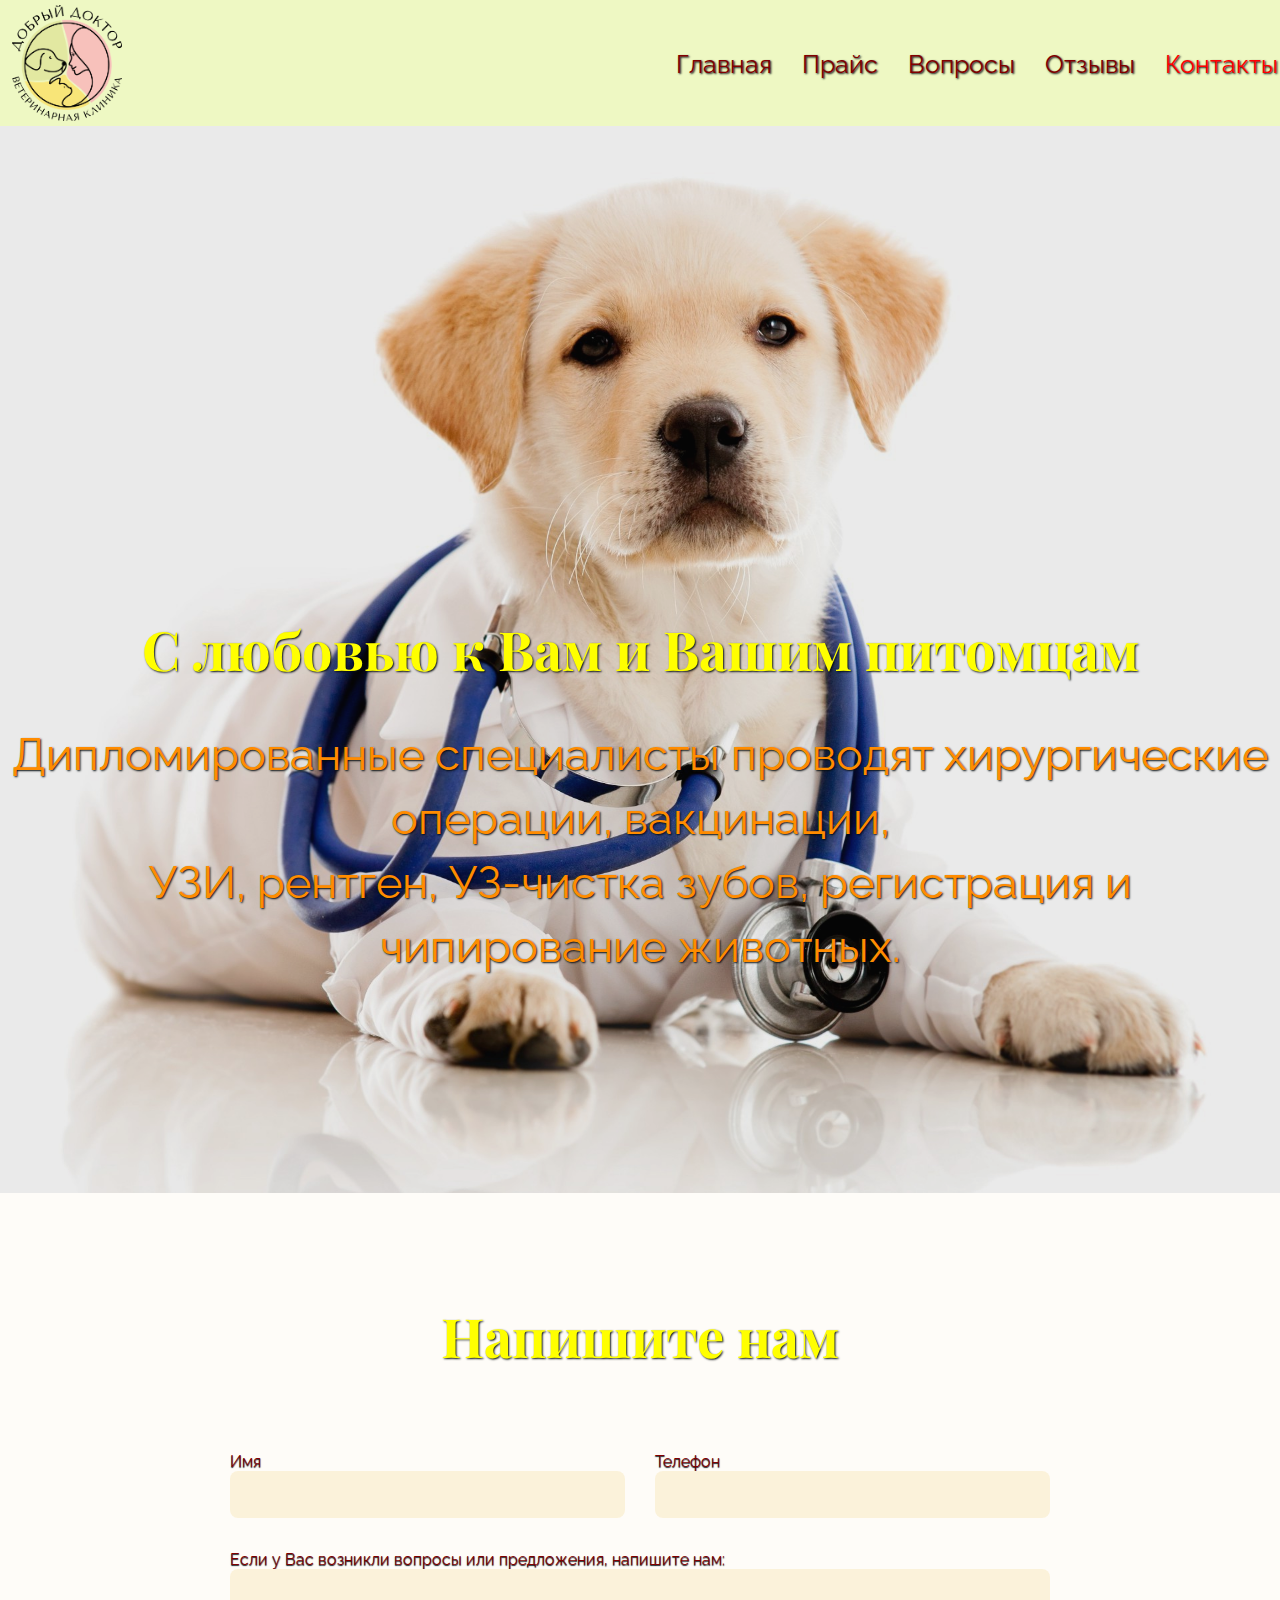
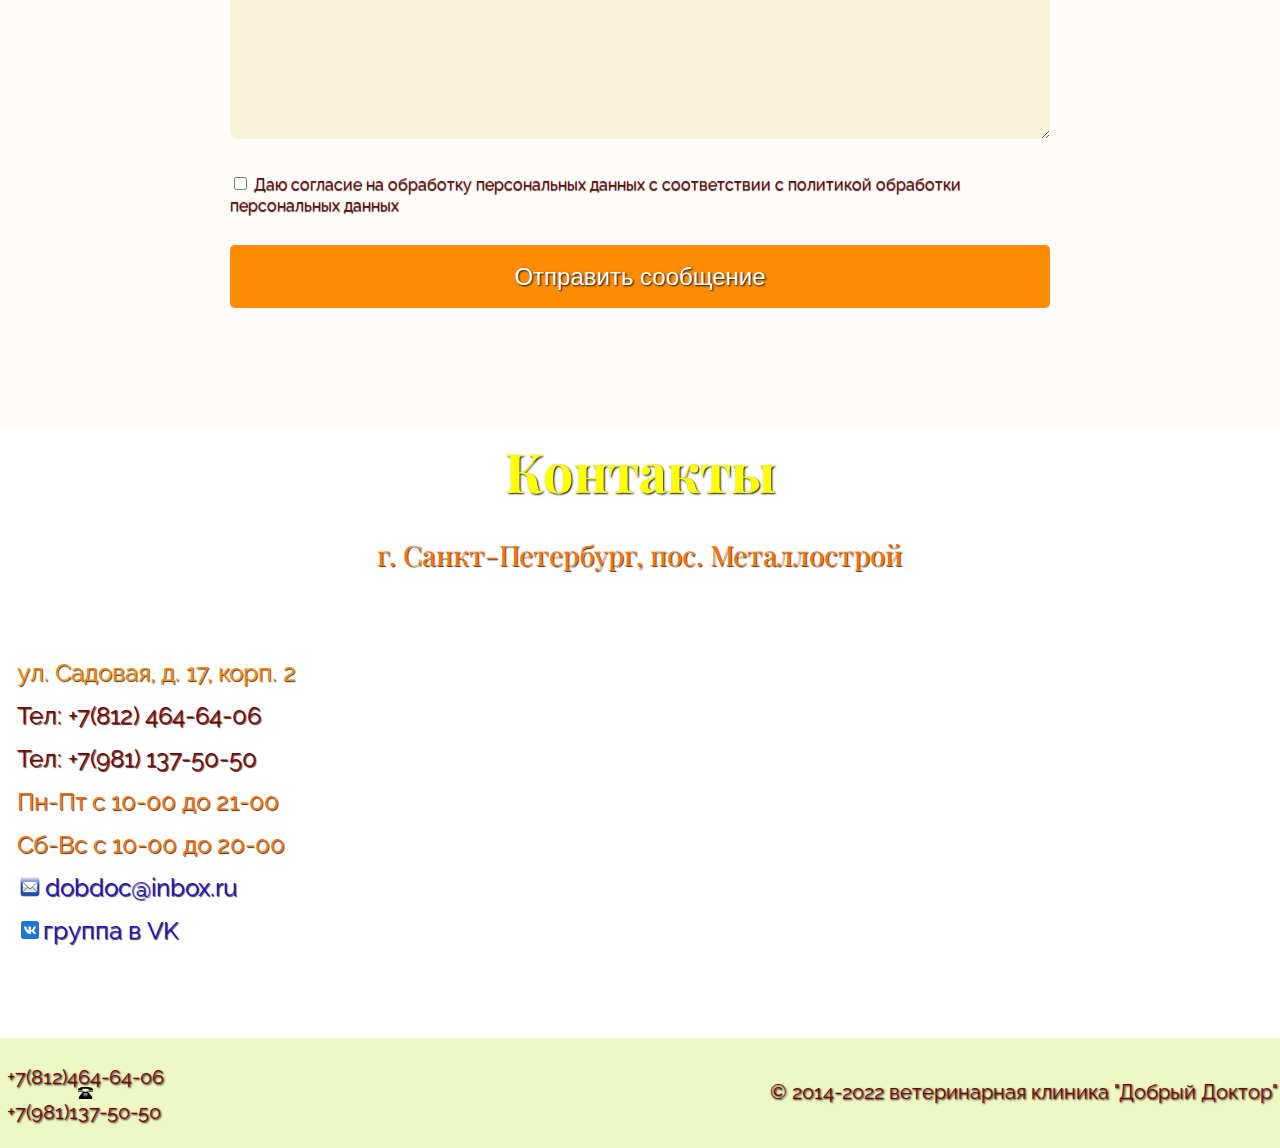
==== commit e156120d: "Сделала блок контакты -отправка сообщений" ====
--- a/www/contacts.html
+++ b/www/contacts.html
@@ -52,6 +52,38 @@
       </div>
     </section>
 
+    <section class="order">
+      <div class="order-inner">
+        <h2 class="order-title">Напишите нам</h2>
+
+        <form action="#" class="form">
+          <div class="form-field form-field-half">
+            <label for="name" class="form-label">Имя</label>
+            <input id="name" name="name" type="text" class="form-input">
+          </div>
+          <div class="form-field form-field-half">
+            <label for="phone" class="form-label">Телефон</label>
+            <input id="phone" name="phone" type="tel" class="form-input">
+          </div>
+          <div class="form-field">
+            <label for="message" class="form-label">Если у Вас возникли вопросы или предложения, напишите нам:</label>
+            <textarea name="message" id="message" class="form-textarea"></textarea>
+          </div>
+          <div class="form-field">
+            <input id="confirm" type="checkbox" class="form-checkbox">
+            <label for="confirm" class="form-label-checkbox">Даю согласие на обработку персональных данных с соответствии с политикой обработки персональных данных</label>
+          </div>
+          <div class="form-field">
+            <button class="btn btn-full" type="submit">Отправить сообщение</button>
+          </div>
+        </form>
+      </div>
+    </section>
+
+
+
+
+
     <section class="contacts">
       <div class="contacts-inner">
         <h2 class="contacts-title">Контакты</h2>
--- a/www/style/style.css
+++ b/www/style/style.css
@@ -222,7 +222,7 @@
   margin: 0 auto;
   font-family: "Playfair Display";
   text-align: center;
-  font-size: 64px;
+  font-size: 54px;
   line-height: 87px;
   color: #FFFF00;
   text-shadow: 1px 1px 2px #060D10;
@@ -303,7 +303,7 @@
   margin: 0 auto;
   font-family: "Playfair Display";
   text-align: center;
-  font-size: 64px;
+  font-size: 54px;
   line-height: 87px;
   color: #FFFF00;
   text-shadow: 1px 1px 2px #060D10;
@@ -418,19 +418,19 @@
 }
 
 .prise {
-  padding-top: 130px;
-  padding-bottom: 130px;
+  padding-top: 100px;
+  padding-bottom: 100px;
   background-color: rgba(51, 51, 51, 0.1);
 }
 @media (max-width: 1279px) {
   .prise {
-    padding-top: 120px;
-    padding-bottom: 120px;
+    padding-top: 80px;
+    padding-bottom: 90px;
   }
 }
 @media (max-width: 767px) {
   .prise {
-    padding-top: 90px;
+    padding-top: 50px;
     padding-bottom: 90px;
   }
 }
@@ -451,7 +451,7 @@
   margin: 0 auto;
   font-family: "Playfair Display";
   text-align: center;
-  font-size: 64px;
+  font-size: 54px;
   line-height: 87px;
   color: #FFFF00;
   text-shadow: 1px 1px 2px #060D10;
@@ -467,6 +467,16 @@
     line-height: 49px;
   }
 }
+@media (max-width: 1279px) {
+  .prise-title {
+    font-size: 54px;
+  }
+}
+@media (max-width: 767px) {
+  .prise-title {
+    font-size: 44px;
+  }
+}
 
 th {
   color: #FF8C00;
@@ -474,16 +484,16 @@
 }
 
 .prise-list {
-  margin-top: 50px;
+  margin-top: 30px;
 }
 @media (max-width: 1279px) {
   .prise-list {
-    margin-top: 50px;
+    margin-top: 30px;
   }
 }
 @media (max-width: 767px) {
   .prise-list {
-    margin-top: 52px;
+    margin-top: 20px;
   }
 }
 
@@ -498,10 +508,10 @@
   display: flex;
   justify-content: space-between;
   width: 100%;
-  padding: 25px 30px;
+  padding: 10px;
   font-family: "Raleway";
   font-weight: 300;
-  font-size: 36px;
+  font-size: 30px;
   line-height: 49px;
   text-align: left;
   background-color: rgb(255, 255, 255);
@@ -540,7 +550,6 @@
     width: 30px;
     height: 30px;
     background-size: 100%;
-    margin-top: 10px;
   }
 }
 
@@ -616,8 +625,6 @@
 }
 @media (max-width: 767px) {
   .footer {
-    padding-top: 10px;
-    padding-bottom: 5px;
     text-align: center;
   }
 }
@@ -663,6 +670,7 @@
     display: block;
     display: flex;
     flex-direction: column;
+    font-size: 16px;
   }
 }
 
@@ -684,7 +692,7 @@
   .footer-phone {
     display: block;
     margin: 0;
-    padding-top: 14px;
+    padding-top: 10px;
     padding-bottom: 15px;
   }
 }
@@ -701,6 +709,7 @@
 @media (max-width: 767px) {
   .footer-phone a {
     display: block;
+    font-size: 16px;
   }
 }
 
@@ -724,7 +733,7 @@
   margin: 0 auto;
   font-family: "Playfair Display";
   text-align: center;
-  font-size: 64px;
+  font-size: 54px;
   line-height: 87px;
   color: #FFFF00;
   text-shadow: 1px 1px 2px #060D10;
@@ -939,19 +948,19 @@
 }
 
 .faq {
-  padding-top: 130px;
-  padding-bottom: 130px;
+  padding-top: 100px;
+  padding-bottom: 100px;
   background-color: rgba(51, 51, 51, 0.1);
 }
 @media (max-width: 1279px) {
   .faq {
-    padding-top: 120px;
-    padding-bottom: 120px;
+    padding-top: 80px;
+    padding-bottom: 90px;
   }
 }
 @media (max-width: 767px) {
   .faq {
-    padding-top: 90px;
+    padding-top: 50px;
     padding-bottom: 90px;
   }
 }
@@ -972,7 +981,7 @@
   margin: 0 auto;
   font-family: "Playfair Display";
   text-align: center;
-  font-size: 64px;
+  font-size: 54px;
   line-height: 87px;
   color: #FFFF00;
   text-shadow: 1px 1px 2px #060D10;
@@ -990,7 +999,7 @@
 }
 @media (max-width: 1279px) {
   .faq-title {
-    font-size: 45px;
+    font-size: 54px;
   }
 }
 @media (max-width: 767px) {
@@ -1024,10 +1033,10 @@
   display: flex;
   justify-content: space-between;
   width: 100%;
-  padding: 25px 30px;
+  padding: 15px;
   font-family: "Raleway";
   font-weight: 300;
-  font-size: 36px;
+  font-size: 27px;
   line-height: 49px;
   text-align: left;
   background-color: rgb(255, 255, 255);
@@ -1039,15 +1048,16 @@
 }
 @media (max-width: 1279px) {
   .faq-question {
-    font-size: 32px;
+    font-size: 27px;
     line-height: 44px;
   }
 }
 @media (max-width: 767px) {
   .faq-question {
     padding: 15px;
-    font-size: 20px;
-    line-height: 27px;
+    font-size: 18px;
+    line-height: 24px;
+    text-align: center;
   }
 }
 
@@ -1059,7 +1069,7 @@
   font-family: "Raleway";
   font-weight: 300;
   font-size: 20px;
-  line-height: 30px;
+  line-height: 25px;
   text-align: justify;
   color: #1e5f18;
   background-color: aliceblue;
@@ -1071,23 +1081,37 @@
 }
 
 .j-faq-icon {
-  height: 40px;
-  width: 40px;
+  height: 35px;
+  width: 35px;
+  margin-top: 5px;
   background-image: url("../images/icon-plus.jpg");
-}
-@media (max-width: 767px) {
+  background-repeat: no-repeat;
+  background-position: center;
+  padding: 1px;
+}
+@media (max-width: 1279px) {
   .j-faq-icon {
+    height: 30px;
     width: 30px;
+    padding: 1px;
+    margin-top: 10px;
+  }
+}
+@media (max-width: 767px) {
+  .j-faq-icon {
     height: 30px;
-    background-size: 100%;
-    margin-top: 10px;
+    width: 30px;
+    padding: 1px;
   }
 }
 
 .faq-icon-minus {
+  height: 30px;
+  width: 30px;
   background-image: url("../images/icon-minus.jpg");
   background-repeat: no-repeat;
   background-position: center;
+  padding: 1px;
 }
 
 .burger {
@@ -1211,7 +1235,7 @@
   margin: 0 auto;
   font-family: "Playfair Display";
   text-align: center;
-  font-size: 64px;
+  font-size: 54px;
   line-height: 87px;
   color: #FFFF00;
   text-shadow: 1px 1px 2px #060D10;
@@ -1348,4 +1372,161 @@
     display: block;
   }
 }
-/*# sourceMappingURL=[data-uri] */
+
+.order {
+  padding-top: 100px;
+  padding-bottom: 120px;
+  background-color: rgba(251, 242, 218, 0.2);
+}
+
+@media (max-width: 767px) {
+  .order {
+    padding: 70px 0;
+  }
+}
+@media (max-width: 767px) {
+  .order {
+    padding: 50px 0;
+  }
+}
+.order-inner {
+  max-width: 1276px;
+  margin: 0 auto;
+  border: 1px solid red;
+  border: none;
+}
+@media (max-width: 1279px) {
+  .order-inner {
+    padding: 0 10px;
+  }
+}
+
+@media (max-width: 1279px) {
+  .order-inner {
+    padding: 0 15px;
+  }
+}
+.order-title {
+  margin: 0 auto;
+  font-family: "Playfair Display";
+  text-align: center;
+  font-size: 54px;
+  line-height: 87px;
+  color: #FFFF00;
+  text-shadow: 1px 1px 2px #060D10;
+}
+@media (max-width: 1279px) {
+  .order-title {
+    line-height: 82px;
+  }
+}
+@media (max-width: 767px) {
+  .order-title {
+    font-size: 36px;
+    line-height: 49px;
+  }
+}
+@media (max-width: 1279px) {
+  .order-title .order-title {
+    font-size: 48px;
+    line-height: 56px;
+  }
+}
+@media (max-width: 767px) {
+  .order-title .order-title {
+    font-size: 32px;
+    line-height: 38px;
+  }
+}
+
+.form {
+  display: flex;
+  flex-wrap: wrap;
+  width: 66.66%;
+  margin: 40px auto 0;
+}
+
+@media (max-width: 1279px) {
+  .form {
+    width: initial;
+    margin-left: -15px;
+    margin-right: -15px;
+  }
+}
+.form-field {
+  width: 100%;
+  margin-top: 30px;
+  padding: 0 15px;
+}
+
+.form-field-half {
+  width: 50%;
+}
+
+@media (max-width: 767px) {
+  .form-field-half {
+    width: 100%;
+  }
+}
+.form-input {
+  width: 100%;
+  padding: 10px;
+  font-size: 15px;
+  line-height: 27px;
+  background-color: #FBF2DA;
+  border-radius: 8px;
+  border: none;
+}
+
+.form-textarea {
+  width: 100%;
+  height: 170px;
+  padding: 10px;
+  font-size: 15px;
+  line-height: 27px;
+  background-color: #FBF2DA;
+  border-radius: 8px;
+  border: none;
+  resize: vertical;
+}
+
+label {
+  font-family: "Raleway", sans-serif;
+  color: #800000;
+  text-shadow: 0px 1px 1px #0e1e25;
+}
+
+.form-label {
+  font-size: 16px;
+}
+@media (max-width: 767px) {
+  .form-label {
+    font-size: 14px;
+  }
+}
+
+.btn {
+  display: inline-block;
+  padding: 15px 30px;
+  font-size: 24px;
+  line-height: 33px;
+  color: #fff;
+  text-shadow: 1px 1px 2px #060d10;
+  text-align: center;
+  background-color: #FF8C00;
+  border-radius: 5px;
+  text-decoration: none;
+  border: none;
+  cursor: pointer;
+}
+
+.btn-full {
+  width: 100%;
+}
+
+@media (max-width: 767px) {
+  .btn-tablet {
+    display: none;
+  }
+}
+/*# sourceMappingURL=[data-uri] */
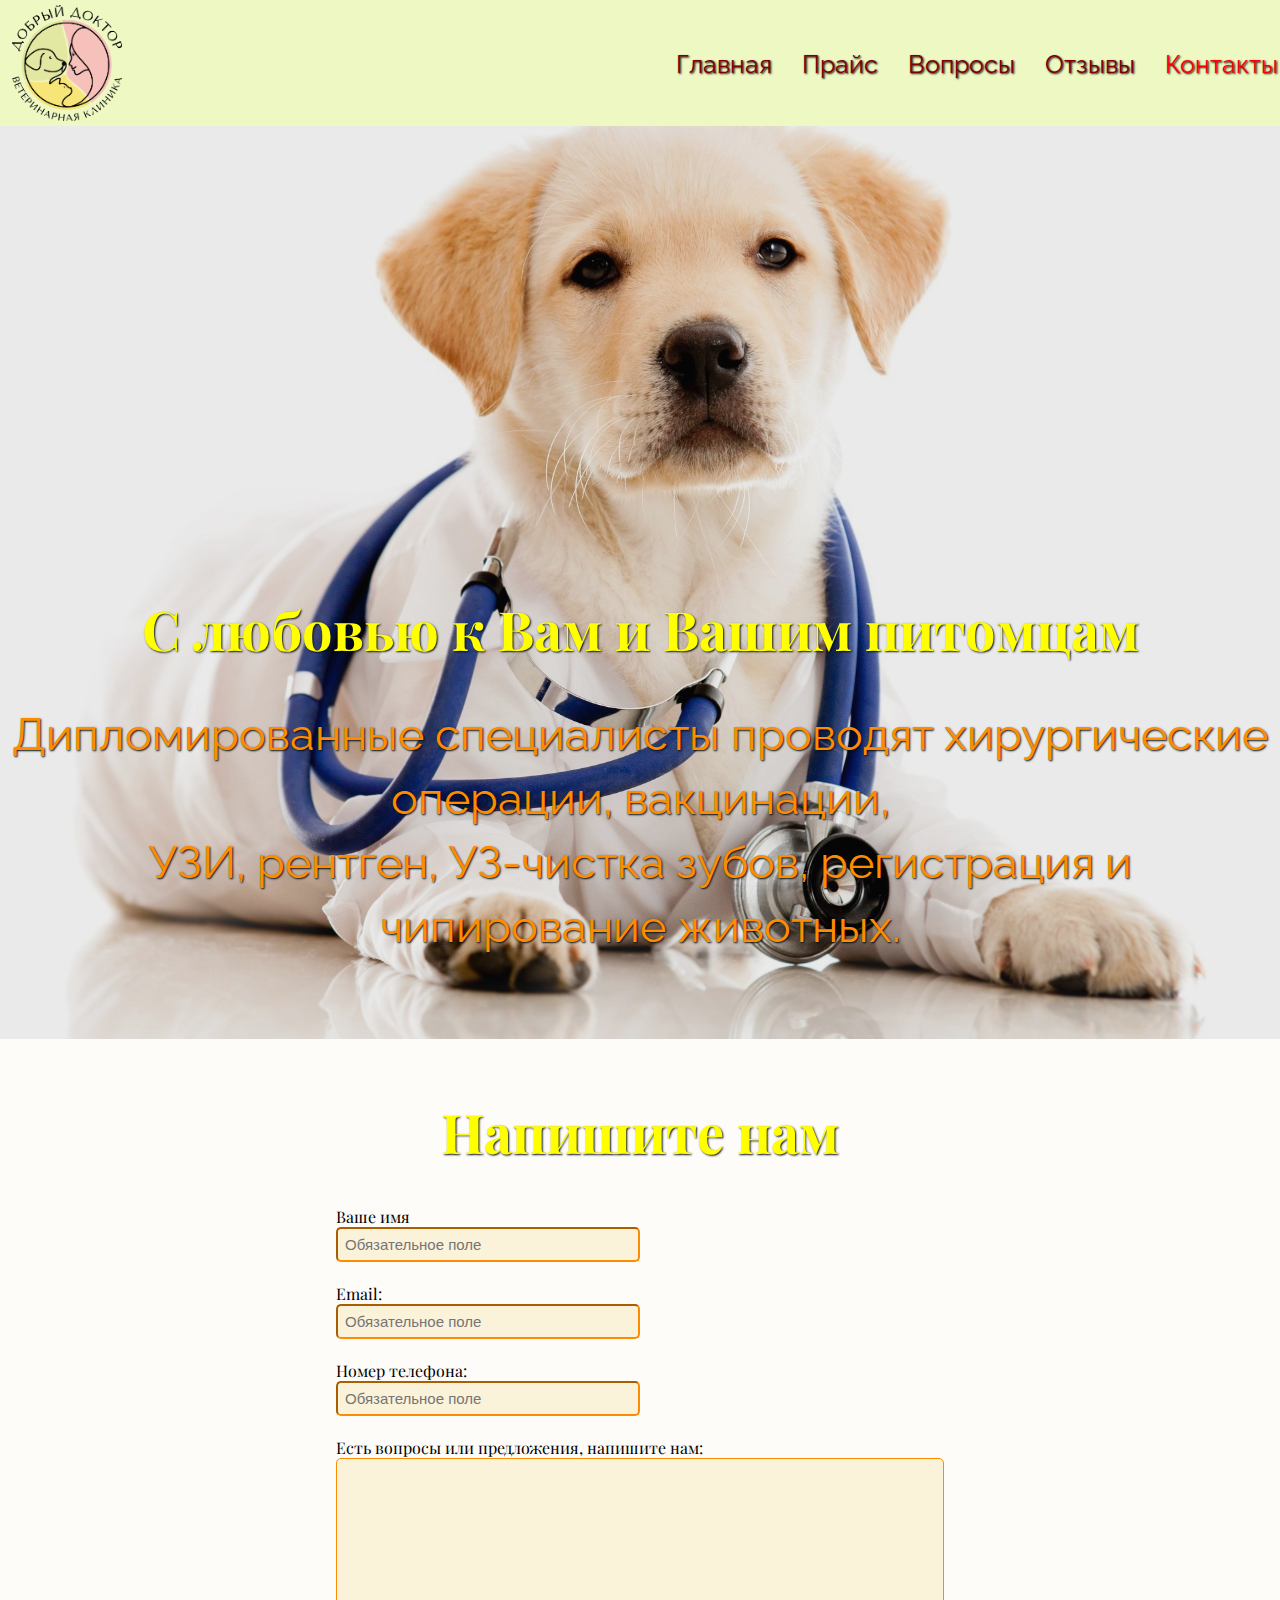
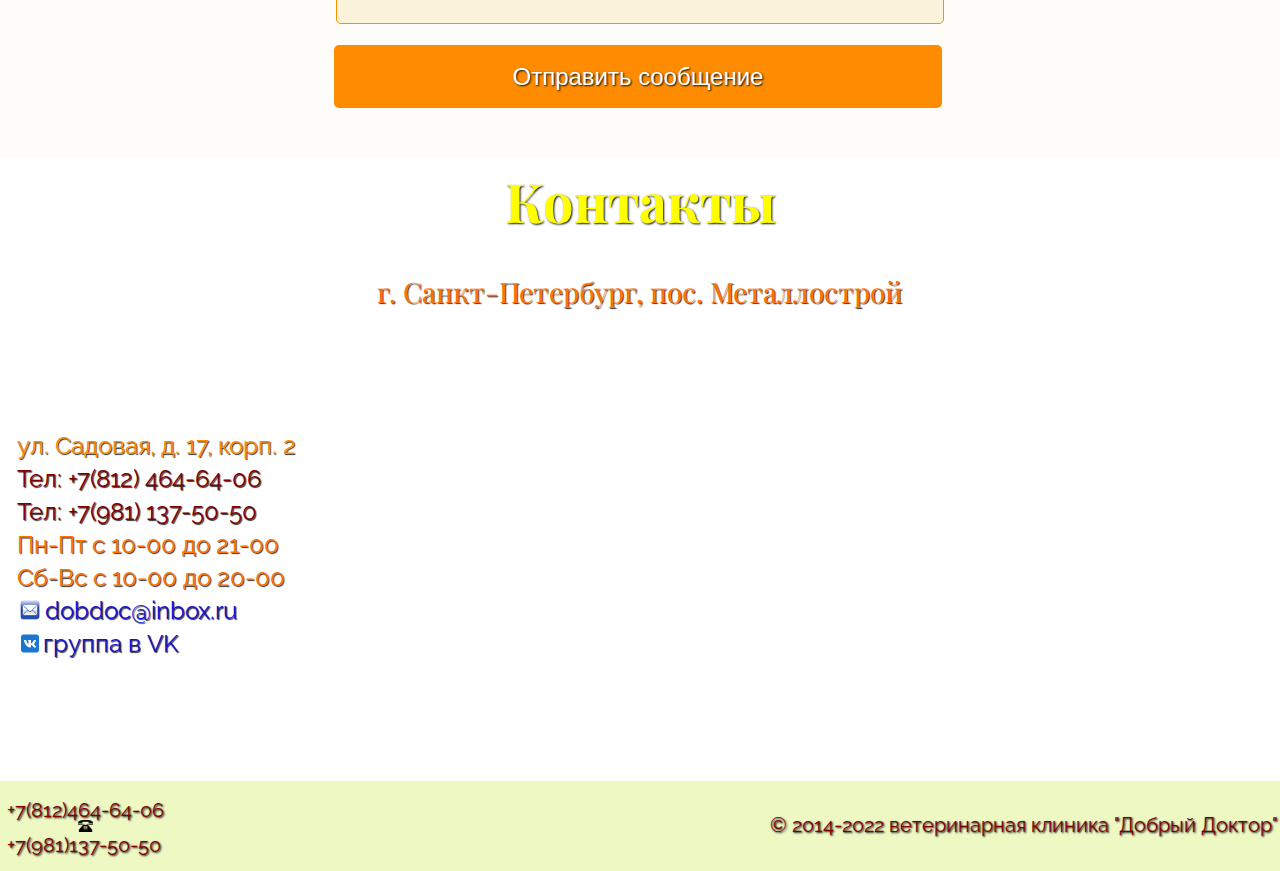
==== commit 517d7ec5: "делала блок - Напишите нам" ====
--- a/www/contacts.html
+++ b/www/contacts.html
@@ -56,33 +56,19 @@
       <div class="order-inner">
         <h2 class="order-title">Напишите нам</h2>
 
-        <form action="#" class="form">
-          <div class="form-field form-field-half">
-            <label for="name" class="form-label">Имя</label>
-            <input id="name" name="name" type="text" class="form-input">
-          </div>
-          <div class="form-field form-field-half">
-            <label for="phone" class="form-label">Телефон</label>
-            <input id="phone" name="phone" type="tel" class="form-input">
-          </div>
-          <div class="form-field">
-            <label for="message" class="form-label">Если у Вас возникли вопросы или предложения, напишите нам:</label>
-            <textarea name="message" id="message" class="form-textarea"></textarea>
-          </div>
-          <div class="form-field">
-            <input id="confirm" type="checkbox" class="form-checkbox">
-            <label for="confirm" class="form-label-checkbox">Даю согласие на обработку персональных данных с соответствии с политикой обработки персональных данных</label>
-          </div>
-          <div class="form-field">
-            <button class="btn btn-full" type="submit">Отправить сообщение</button>
-          </div>
+      <div class="form">
+        <form action="send.php" method="post" class="form-field">
+          Ваше имя <input type="text" name="first_name" required placeholder="Обязательное поле"> <br>
+          Email: <input type="text" name="email" required placeholder="Обязательное поле"><br>
+          Номер телефона: <input type="text" name="phone" required placeholder="Обязательное поле"><br>
+          Есть вопросы или предложения, напишите нам:<br><textarea rows="10" name="message" cols="50"></textarea><br>
+          <input class="btn" type="submit" name="submit" value="Отправить cообщение">
         </form>
+
+      </div>
+        
       </div>
     </section>
-
-
-
-
 
     <section class="contacts">
       <div class="contacts-inner">
--- a/www/style/style.css
+++ b/www/style/style.css
@@ -196,13 +196,18 @@
 
 .promo-fade {
   background-color: rgba(51, 51, 51, 0.1);
-  padding-top: 200px;
-  padding-bottom: 214px;
-}
-@media (max-width: 767px) {
+  padding-top: 180px;
+  padding-bottom: 80px;
+}
+@media (max-width: 1279px) {
   .promo-fade {
-    padding-top: 110px;
-    padding-bottom: 80px;
+    padding-top: 90px;
+  }
+}
+@media (max-width: 767px) {
+  .promo-fade {
+    padding-top: 80px;
+    padding-bottom: 10px;
   }
 }
 
@@ -242,11 +247,14 @@
 @media (max-width: 1279px) {
   .promo-title {
     font-size: 45px;
+    line-height: 35px;
+    padding-top: 210px;
   }
 }
 @media (max-width: 767px) {
   .promo-title {
-    font-size: 40px;
+    font-size: 35px;
+    line-height: 30px;
     padding-top: 210px;
   }
 }
@@ -264,15 +272,15 @@
 }
 @media (max-width: 1279px) {
   .promo-text {
-    font-size: 32px;
-    line-height: 44px;
+    font-size: 25px;
+    line-height: 30px;
     padding-bottom: 30px;
   }
 }
 @media (max-width: 767px) {
   .promo-text {
-    font-size: 32px;
-    line-height: 44px;
+    font-size: 25px;
+    line-height: 30px;
     padding-bottom: 30px;
   }
 }
@@ -284,7 +292,7 @@
   background-position: center;
   background-repeat: no-repeat;
   padding-top: 80px;
-  padding-bottom: 100px;
+  padding-bottom: 50px;
 }
 
 .story-inner {
@@ -561,9 +569,7 @@
 
 .form {
   display: flex;
-  flex-wrap: wrap;
-  width: 66.66%;
-  margin: 40px auto 0;
+  justify-content: center;
 }
 @media (max-width: 1279px) {
   .form {
@@ -574,44 +580,21 @@
 }
 
 .form-field {
-  width: 100%;
+  width: 50%;
   margin-top: 30px;
   padding: 0 15px;
-}
-
-.form-field-half {
-  width: 50%;
-}
-@media (max-width: 767px) {
-  .form-field-half {
+  display: flex;
+  flex-direction: column;
+  justify-content: center;
+}
+@media (max-width: 767px) {
+  .form-field {
     width: 100%;
   }
 }
 
-.form-input {
-  width: 100%;
-  padding: 20px;
-  font-size: 20px;
-  line-height: 27px;
-  background-color: #FFFF00;
-  border-radius: 8px;
-  border: none;
-}
-
-.form-textarea {
-  width: 100%;
-  height: 170px;
-  padding: 20px;
-  font-size: 20px;
-  line-height: 27px;
-  background-color: #FFFF00;
-  border-radius: 8px;
-  border: none;
-  resize: vertical;
-}
-
 .footer {
-  padding: 20px 0;
+  padding: 10px 0;
   width: 100%;
   background-color: #eef8c3;
   color: #800000;
@@ -670,7 +653,7 @@
     display: block;
     display: flex;
     flex-direction: column;
-    font-size: 16px;
+    font-size: 17px;
   }
 }
 
@@ -708,8 +691,7 @@
 }
 @media (max-width: 767px) {
   .footer-phone a {
-    display: block;
-    font-size: 16px;
+    font-size: 19px;
   }
 }
 
@@ -777,6 +759,11 @@
 @media (max-width: 767px) {
   .contacts-item.active {
     display: flex;
+  }
+}
+@media (max-width: 767px) {
+  .contacts-item.active {
+    display: flex;
     flex-direction: column;
   }
 }
@@ -789,7 +776,6 @@
 
 .contacts-txt {
   font-size: 28px;
-  line-height: 24px;
   font-weight: 400;
   text-align: center;
   color: #ff7300;
@@ -799,6 +785,7 @@
   .contacts-txt {
     padding: 0 15px;
     text-align: center;
+    line-height: 23px;
   }
 }
 @media (max-width: 767px) {
@@ -813,7 +800,7 @@
   margin-top: 0;
   margin-bottom: 10px;
   font-size: 24px;
-  line-height: 33px;
+  line-height: 23px;
   font-weight: normal;
 }
 .contacts-text:last-child, .contacts-text1:last-child, .contacts-text3:last-child, .contacts-text4:last-child {
@@ -839,7 +826,7 @@
   margin-top: 0;
   margin-bottom: 10px;
   font-size: 24px;
-  line-height: 33px;
+  line-height: 23px;
   color: #800000;
   font-weight: normal;
 }
@@ -865,7 +852,7 @@
   margin-top: 0;
   margin-bottom: 10px;
   font-size: 24px;
-  line-height: 33px;
+  line-height: 23px;
   color: #ff7300;
   font-weight: normal;
 }
@@ -889,7 +876,7 @@
 
 .contacts-text3 a, .contacts-text4 a {
   font-size: 24px;
-  line-height: 33px;
+  line-height: 23px;
   color: #1512d6;
   text-shadow: 1px 1px 1px #313233;
   text-decoration: none;
@@ -1005,6 +992,7 @@
 @media (max-width: 767px) {
   .faq-title {
     font-size: 40px;
+    line-height: 30px;
   }
 }
 
@@ -1122,6 +1110,7 @@
     display: block;
     width: 60px;
     height: 40px;
+    padding: 10px;
     margin-left: auto;
     font-size: 0;
     border: none;
@@ -1129,7 +1118,7 @@
     background-repeat: no-repeat;
     background-position: center;
     background-size: cover;
-    background-color: #eb910c;
+    background-color: #e79418;
   }
 }
 
@@ -1160,7 +1149,7 @@
 }
 @media (max-width: 767px) {
   .slick-prev {
-    margin-bottom: 50px;
+    margin-bottom: 40px;
   }
 }
 
@@ -1176,6 +1165,11 @@
 @media (max-width: 1279px) {
   .slick-next {
     margin: 0;
+  }
+}
+@media (max-width: 767px) {
+  .slick-next {
+    margin-bottom: 40px;
   }
 }
 
@@ -1197,20 +1191,15 @@
     height: 40px;
   }
 }
-@media (max-width: 767px) {
-  .slick-arrow {
-    margin-bottom: 50px;
-  }
-}
 
 .specialists {
-  padding-top: 60px;
-  padding-bottom: 130px;
+  padding-top: 30px;
+  padding-bottom: 80px;
 }
 @media (max-width: 1279px) {
   .specialists {
     padding-top: 60px;
-    padding-bottom: 120px;
+    padding-bottom: 80px;
   }
 }
 @media (max-width: 767px) {
@@ -1298,6 +1287,11 @@
   }
 }
 
+.specialists-info {
+  display: flex;
+  flex-wrap: wrap;
+}
+
 .specialists-photo {
   width: 304px;
   height: 304px;
@@ -1318,48 +1312,46 @@
 }
 
 .specialists-name {
-  font-size: 40px;
-  line-height: 50px;
+  font-size: 35px;
+  line-height: 30px;
   margin: 0;
   color: #FF8C00;
-  text-shadow: 1px 1px 2px #060D10;
+  text-shadow: 1px 0px 1px #060D10;
 }
 @media (max-width: 1279px) {
   .specialists-name {
-    font-size: 30px;
-    line-height: 29px;
+    font-size: 23px;
+    line-height: 19px;
   }
 }
 @media (max-width: 767px) {
   .specialists-name {
-    padding-top: 20px;
-    text-align: center;
-    font-size: 24px;
-    line-height: 23px;
+    font-size: 18px;
+    line-height: 15px;
+    padding-top: 5px;
   }
 }
 
 .specialists-quote {
   margin: 0;
-  padding-top: 40px;
-  font-size: 34px;
-  line-height: 33px;
-  color: #ffee00;
-  text-shadow: 1px 1px 2px #060D10;
+  padding-top: 30px;
+  font-size: 24px;
+  line-height: 25px;
+  color: #FF8C00;
+  text-shadow: 0px 1px 1px #060D10;
 }
 @media (max-width: 1279px) {
   .specialists-quote {
     padding-top: 20px;
-    font-size: 24px;
-    line-height: 25px;
+    font-size: 20px;
+    line-height: 20px;
   }
 }
 @media (max-width: 767px) {
   .specialists-quote {
     padding-top: 10px;
-    font-size: 22px;
-    line-height: 22px;
-    text-align: center;
+    font-size: 18px;
+    line-height: 20px;
   }
 }
 
@@ -1374,19 +1366,14 @@
 }
 
 .order {
-  padding-top: 100px;
-  padding-bottom: 120px;
+  padding-top: 50px;
+  padding-bottom: 50px;
   background-color: rgba(251, 242, 218, 0.2);
 }
 
 @media (max-width: 767px) {
   .order {
-    padding: 70px 0;
-  }
-}
-@media (max-width: 767px) {
-  .order {
-    padding: 50px 0;
+    padding: 30px 0;
   }
 }
 .order-inner {
@@ -1439,88 +1426,49 @@
   }
 }
 
-.form {
-  display: flex;
-  flex-wrap: wrap;
-  width: 66.66%;
-  margin: 40px auto 0;
-}
-
-@media (max-width: 1279px) {
-  .form {
-    width: initial;
-    margin-left: -15px;
-    margin-right: -15px;
-  }
-}
-.form-field {
-  width: 100%;
-  margin-top: 30px;
-  padding: 0 15px;
-}
-
-.form-field-half {
+input {
+  background-color: #FBF2DA;
+  padding: 7px;
+  font-size: 15px;
+  display: block;
   width: 50%;
-}
-
-@media (max-width: 767px) {
-  .form-field-half {
-    width: 100%;
-  }
-}
-.form-input {
-  width: 100%;
-  padding: 10px;
-  font-size: 15px;
-  line-height: 27px;
+  margin-left: 0;
+  border-radius: 5px;
+  border-color: #FF8C00;
+}
+
+input [type] {
+  font-family: "Raleway";
+  color: #800000;
+  text-shadow: 1px 1px 1px #0e1e25;
+}
+
+textarea {
+  font-family: "Raleway";
+  resize: none;
   background-color: #FBF2DA;
-  border-radius: 8px;
-  border: none;
-}
-
-.form-textarea {
-  width: 100%;
-  height: 170px;
-  padding: 10px;
-  font-size: 15px;
-  line-height: 27px;
-  background-color: #FBF2DA;
-  border-radius: 8px;
-  border: none;
-  resize: vertical;
-}
-
-label {
-  font-family: "Raleway", sans-serif;
-  color: #800000;
-  text-shadow: 0px 1px 1px #0e1e25;
-}
-
-.form-label {
-  font-size: 16px;
-}
-@media (max-width: 767px) {
-  .form-label {
-    font-size: 14px;
-  }
+  border-radius: 5px;
+  border-color: #FF8C00;
 }
 
 .btn {
   display: inline-block;
-  padding: 15px 30px;
+  padding: 15px 20px;
   font-size: 24px;
   line-height: 33px;
   color: #fff;
   text-shadow: 1px 1px 2px #060d10;
+  margin-left: -2px;
   text-align: center;
   background-color: #FF8C00;
   border-radius: 5px;
   text-decoration: none;
+  transition: 0.2s;
   border: none;
   cursor: pointer;
 }
 
-.btn-full {
+.btn {
   width: 100%;
 }
 
@@ -1529,4 +1477,8 @@
     display: none;
   }
 }
-/*# sourceMappingURL=[data-uri] */
+.btn:hover {
+  background-color: #FFFF00;
+  border: 1px solid red;
+}
+/*# sourceMappingURL=[data-uri] */
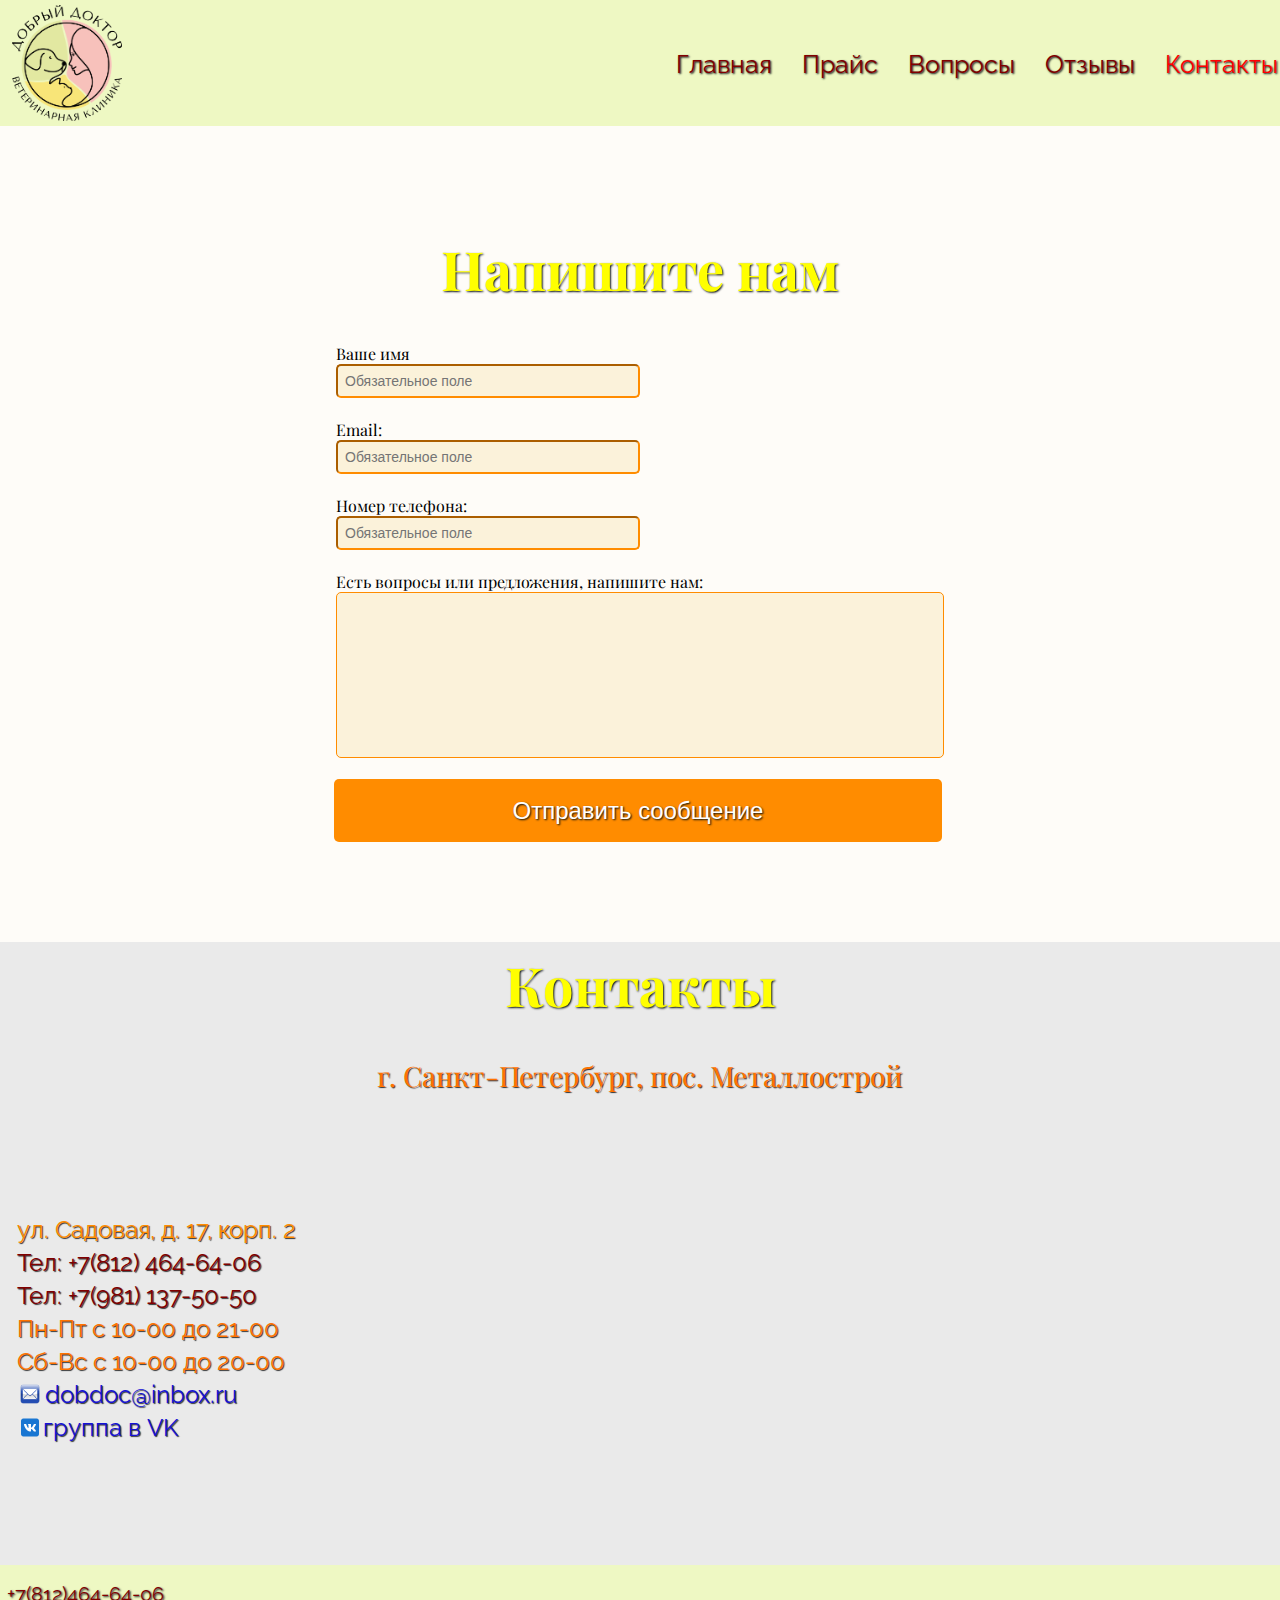
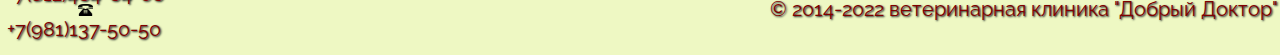
==== commit 3f91e8d8: "Доделала прайс" ====
--- a/www/contacts.html
+++ b/www/contacts.html
@@ -36,27 +36,14 @@
         </div>
          <button class="burger j-burger">menu</button>
        </div>
-      
-
     </div>
   </header>
 
   <main>
-    <section class="promo">
-      <div class="promo-fade">
-        <div class="promo-inner">
-          <h1 class="promo-title">С любовью к Вам и Вашим питомцам</h1>
-          <p class="promo-text">Дипломированные специалисты проводят хирургические операции, вакцинации,<br>
-            УЗИ, рентген, УЗ-чистка зубов, регистрация и чипирование животных.</p>
-        </div>
-      </div>
-    </section>
-
     <section class="order">
       <div class="order-inner">
         <h2 class="order-title">Напишите нам</h2>
-
-      <div class="form">
+       <div class="form">
         <form action="send.php" method="post" class="form-field">
           Ваше имя <input type="text" name="first_name" required placeholder="Обязательное поле"> <br>
           Email: <input type="text" name="email" required placeholder="Обязательное поле"><br>
@@ -64,10 +51,8 @@
           Есть вопросы или предложения, напишите нам:<br><textarea rows="10" name="message" cols="50"></textarea><br>
           <input class="btn" type="submit" name="submit" value="Отправить cообщение">
         </form>
-
-      </div>
-        
-      </div>
+       </div>  
+     </div>
     </section>
 
     <section class="contacts">
--- a/www/style/style.css
+++ b/www/style/style.css
@@ -428,7 +428,6 @@
 .prise {
   padding-top: 100px;
   padding-bottom: 100px;
-  background-color: rgba(51, 51, 51, 0.1);
 }
 @media (max-width: 1279px) {
   .prise {
@@ -482,7 +481,7 @@
 }
 @media (max-width: 767px) {
   .prise-title {
-    font-size: 44px;
+    font-size: 34px;
   }
 }
 
@@ -697,6 +696,7 @@
 
 .contacts {
   padding-bottom: 20px;
+  background-color: rgba(51, 51, 51, 0.1);
 }
 
 .contacts-inner {
@@ -842,7 +842,7 @@
 @media (max-width: 767px) {
   .contacts-text1 {
     margin-bottom: 5px;
-    font-size: 16px;
+    font-size: 14px;
     line-height: 22px;
     text-align: center;
   }
@@ -868,7 +868,7 @@
 @media (max-width: 767px) {
   .contacts-text2 {
     margin-bottom: 5px;
-    font-size: 16px;
+    font-size: 14px;
     line-height: 22px;
     text-align: center;
   }
@@ -892,7 +892,7 @@
 @media (max-width: 767px) {
   .contacts-text3 a, .contacts-text4 a {
     margin-bottom: 5px;
-    font-size: 16px;
+    font-size: 14px;
     line-height: 22px;
     margin-left: -5px;
   }
@@ -937,7 +937,6 @@
 .faq {
   padding-top: 100px;
   padding-bottom: 100px;
-  background-color: rgba(51, 51, 51, 0.1);
 }
 @media (max-width: 1279px) {
   .faq {
@@ -1366,8 +1365,8 @@
 }
 
 .order {
-  padding-top: 50px;
-  padding-bottom: 50px;
+  padding-top: 100px;
+  padding-bottom: 100px;
   background-color: rgba(251, 242, 218, 0.2);
 }
 
@@ -1429,7 +1428,7 @@
 input {
   background-color: #FBF2DA;
   padding: 7px;
-  font-size: 15px;
+  font-size: 14px;
   display: block;
   width: 50%;
   margin-left: 0;
@@ -1481,4 +1480,4 @@
   background-color: #FFFF00;
   border: 1px solid red;
 }
-/*# sourceMappingURL=[data-uri] */
+/*# sourceMappingURL=[data-uri] */
